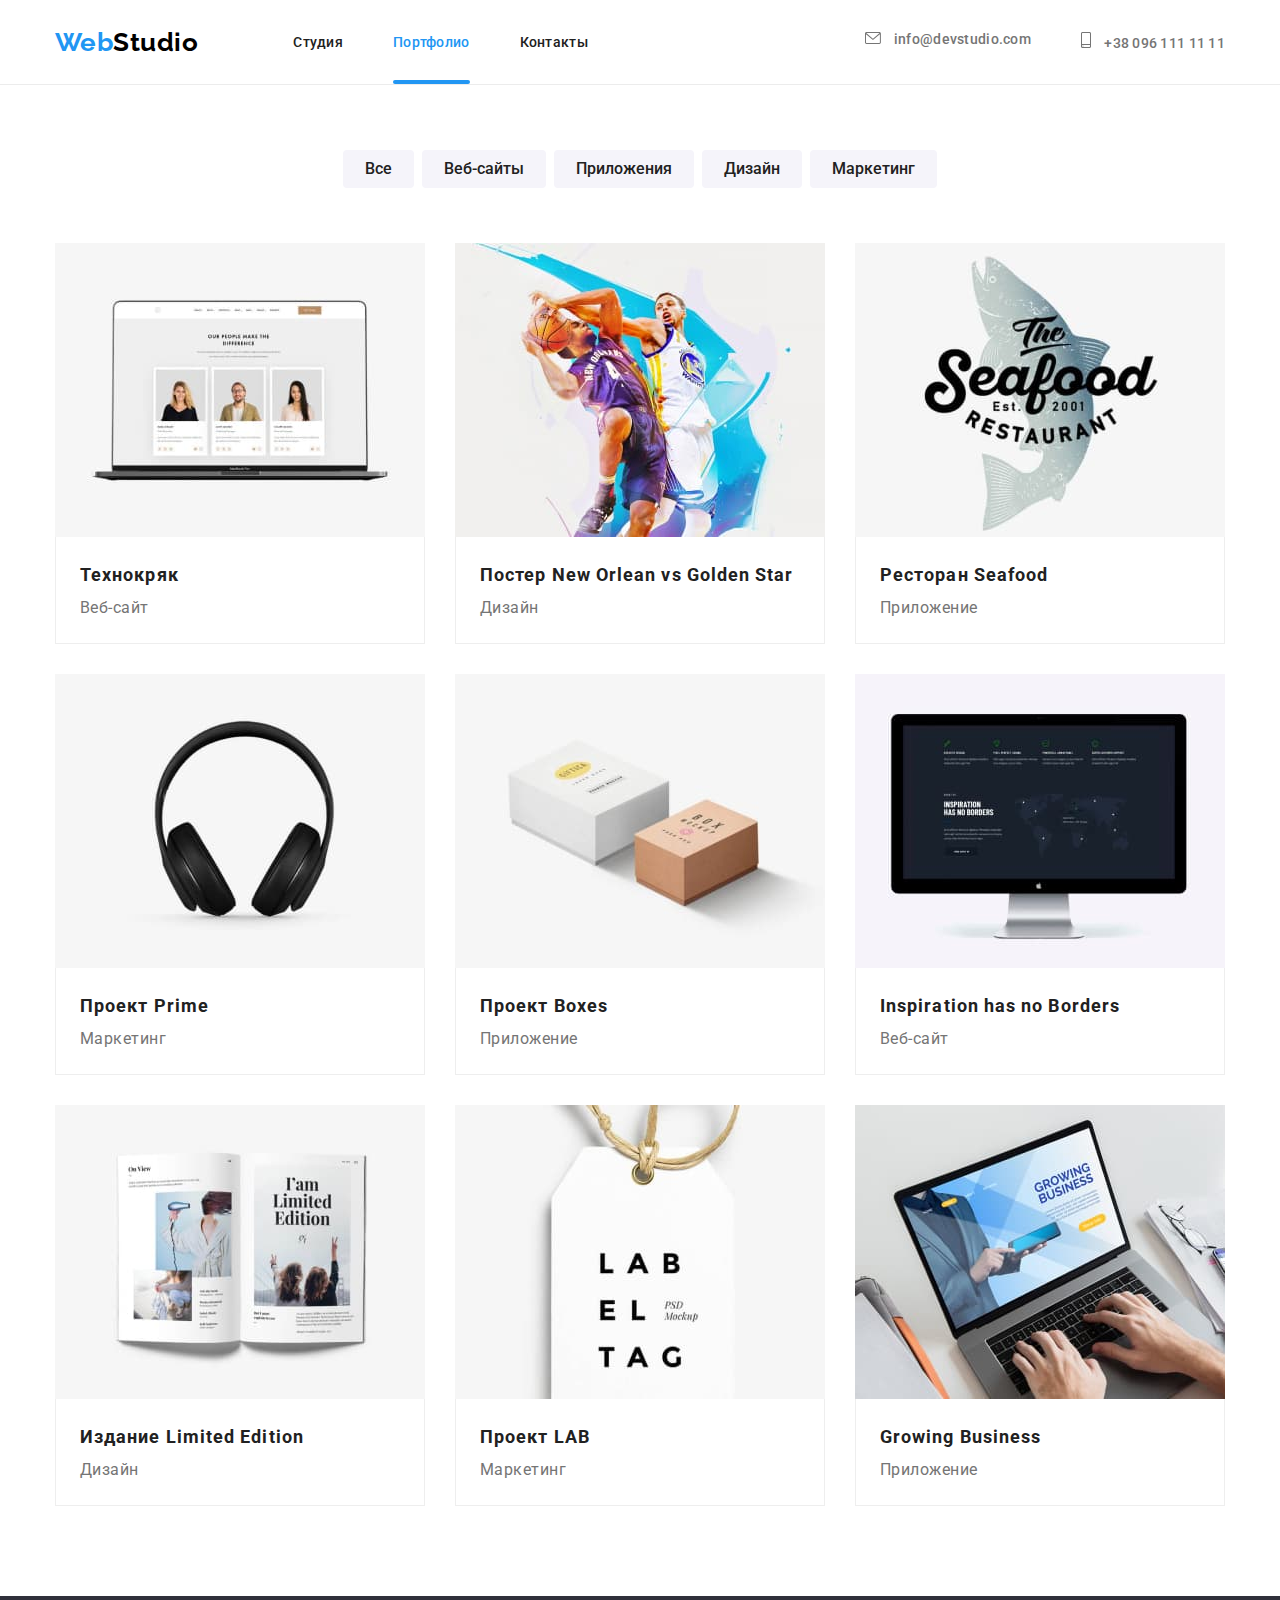
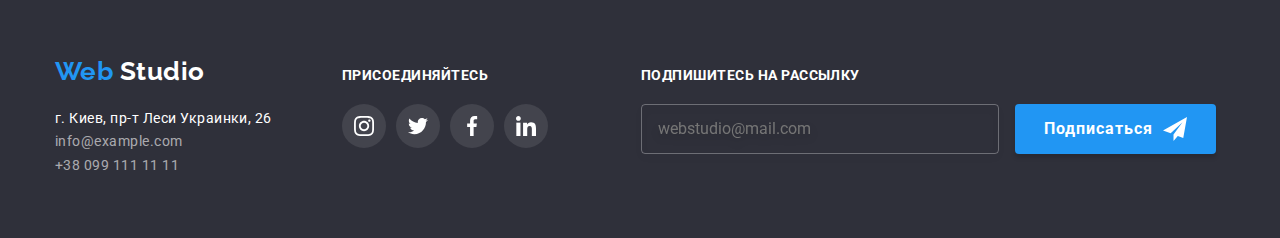
==== portfolio.html @ 588e853b "mobile" ====
<!DOCTYPE html>
<html lang="en">
<head>
    <meta charset="UTF-8">
    <meta http-equiv="X-UA-Compatible" content="IE=edge">
    <meta name="viewport" content="width=device-width, initial-scale=1.0">
    <title>Portfolio</title>
    <link rel="preconnect" href="https://fonts.googleapis.com">
    <link rel="preconnect" href="https://fonts.gstatic.com" crossorigin>
    <link href="https://fonts.googleapis.com/css2?family=Raleway:wght@700&family=Roboto:wght@400;500;700;900&display=swap"
        rel="stylesheet">
      <link rel="stylesheet" href="./css/main.min.css">
</head>
<body>
    <header class="page-header">
      <div class="container navigation">
        <nav class="page-header__nav nav">
          <a href="./index.html" class="logo ">
            <span >Web</span>Studio</a
          >
          <ul class="nav__list">
            <li class="nav__item">
              <a href="./index.html" class="nav__link "
                >Студия</a
              >
            </li>
            <li class="nav__item">
              <a href="./portfolio.html" class="nav__link nav__link--current"
                >Портфолио</a
              >
            </li>
            <li class="nav__item">
              <a href="" class="nav__link">Контакты</a>
            </li>
          </ul>
        </nav>
        <ul class="auth-nav__list">
          <li class="auth-nav__item">
            <a href="mailto:info@devstudio.com" class="auth-nav__link">
              <svg class="auth-nav__icon" width="16" height="12">
                <use href="./images/icon.svg#icon-envelope"></use>
              </svg>
              info@devstudio.com</a
            >
          </li>
          <li class="auth-nav__item">
            <a href="tel:+380961111111" class="auth-nav__link ">
              <svg class="auth-nav__icon" width="10" height="16">
                <use href="./images/icon.svg#icon-smartphone"></use>
              </svg>
              +38 096 111 11 11</a
            >
          </li>
        </ul>
      </div>
    </header>
    <main>
       <section class="projects">
          <div class="container">
            <h1 class="visually-hidden">Примеры наших работ</h1>
            <ul class="projects-button__list ">
                <li class="projects-button__items">
                    <button type="button" class="projects-button ">Все</button>
                </li>
                <li class="projects-button__items">
                    <button type="button" class="projects-button ">Веб-сайты</button>
                </li>
                <li class="projects-button__items">
                    <button type="button" class="projects-button ">Приложения</button>
                </li>
                <li class="projects-button__items">
                    <button type="button" class="projects-button ">Дизайн</button>
                </li>
                <li class="projects-button__items">
                    <button type="button" class="projects-button ">Маркетинг</button>
                </li>
            </ul>
            <ul class="projects__list ">
                <li class="projects__items">
                    <a href="" class=" projects__link ">
                        <div class="projects__overlay">
                            <img src="./images/portfolio1.jpg" alt="ноутбук" width="370" class="projects-image">
                            <div class="projects__description ">
                                <p class="overlay-text">Технокряк это современная площадка распространения коронавируса. Компании используют эту платформу для цифрового
                                шпионажа и атак на защищённые сервера конкурентов.</p>
                            </div>
                        </div>
                        <div class="projects__content">
                            <h2 class="projects__subtitle">Технокряк</h2>
                            <p class="projects__subdescription">Веб-сайт</p>
                        </div>
                    </a>
                </li>
                <li class="projects__items">
                    <a href="" class="projects__link">
                        <div class="projects__overlay">
                            <img src="./images/portfolio2.jpg" alt="игра в баскетбол" width="370" class="projects-image">
                            <div class="projects__description ">
                                <p class="overlay-text">Технокряк это современная площадка распространения коронавируса. Компании используют эту платформу для цифрового
                                шпионажа и атак на защищённые сервера конкурентов.</p>
                            </div>
                        </div>
                        <div class="projects__content">
                            <h2 class="projects__subtitle">Постер New Orlean vs Golden Star</h2>
                            <p class="projects__subdescription ">Дизайн</p>
                        </div>
                    </a>
                    
                </li>
                <li class="projects__items">
                   <a href="" class=" projects__link">
                    <div class="projects__overlay">
                        <img src="./images/portfolio3.jpg" alt="игра в баскетбол" width="370" class="projects-image">
                        <div class="projects__description ">
                            <p class="overlay-text">Технокряк это современная площадка распространения коронавируса. Компании используют эту платформу для цифрового
                            шпионажа и атак на защищённые сервера конкурентов.
                            </p>
                            </div>
                    </div>
                        <div class="projects__content">
                            <h2 class="projects__subtitle">Ресторан Seafood</h2>
                            <p class="projects__subdescription ">Приложение</p>
                        </div>
                   </a>
                    
                </li>
                <li class="projects__items">
                   <a href="" class=" projects__link ">
                    <div class="projects__overlay">
                        <img src="./images/portfolio4.jpg" alt="наушники" width="370" class="projects-image">
                        <div class="projects__description ">
                            <p class="overlay-text">Технокряк это современная площадка распространения коронавируса. Компании используют эту платформу для цифрового
                            шпионажа и атак на защищённые сервера конкурентов.</p>
                        </div>
                    </div>
                        <div class="projects__content">
                            <h2 class="projects__subtitle">Проект Prime</h2>
                            <p class="projects__subdescription ">Маркетинг</p>
                        </div>
                   </a>
                    
                </li>
                <li class="projects__items">
                    <a href="" class=" projects__link ">
                        <div class="projects__overlay">
                            <img src="./images/portfolio5.jpg" alt="Картонная коробка" width="370" class="projects-image">
                            <div class="projects__description ">
                                <p class="overlay-text">Технокряк это современная площадка распространения коронавируса. Компании используют эту платформу для цифрового
                                шпионажа и атак на защищённые сервера конкурентов.</p>
                            </div>
                        </div>
                        <div class="projects__content">
                            <h2 class="projects__subtitle">Проект Boxes</h2>
                            <p class="projects__subdescription ">Приложение</p>
                        </div>
                    </a>
                    
                </li>
                <li class="projects__items">
                    <a href="" class=" projects__link ">
                        <div class="projects__overlay">
                            <img src="./images/portfolio6.jpg" alt="монитор компьютера " width="370" class="projects-image">
                            <div class="projects__description ">
                                <p class="overlay-text">Технокряк это современная площадка распространения коронавируса. Компании используют эту платформу для цифрового
                                шпионажа и атак на защищённые сервера конкурентов.</p>
                            </div>
                        </div>
                        <div class="projects__content">
                            <h2 class="projects__subtitle">Inspiration has no Borders</h2>
                            <p class="projects__subdescription">Веб-сайт</p>
                        </div>
                    </a>
                    
                </li>
                <li class="projects__items">
                   <a href="" class=" projects__link">
                    <div class="projects__overlay">
                        <img src="./images/portfolio7.jpg" alt="книга" width="370" class="projects-image">
                        <div class="projects__description">
                            <p class="overlay-text">Технокряк это современная площадка распространения коронавируса. Компании используют эту платформу для цифрового
                            шпионажа и атак на защищённые сервера конкурентов.</p>
                        </div>
                    </div>
                        <div class="projects__content">
                            <h2 class="projects__subtitle">Издание Limited Edition</h2>
                            <p class="projects__subdescription">Дизайн</p>
                        </div>
                   </a>
                    
                </li>
                <li class="projects__items">
                   <a href="" class=" projects__link ">
                    <div class="projects__overlay">
                        <img src="./images/portfolio8.jpg" alt="Этикетка" width="370" class="projects-image">
                        <div class="projects__description">
                            <p class="overlay-text">
                                Технокряк это современная площадка распространения коронавируса. Компании используют эту платформу для цифрового
                                шпионажа и атак на защищённые сервера конкурентов.
                            </p>
                        </div>
                    </div>
                        <div class="projects__content">
                            <h2 class="projects__subtitle">Проект LAB</h2>
                            <p class="projects__subdescription">Маркетинг</p>
                        </div>
                   </a>
                    
                </li>
                <li class="projects__items">
                   <a href="" class=" projects__link">
                    <div class="projects__overlay">
                        <img src="./images/portfolio9.jpg" alt="ноутбук" width="370" class="projects-image">
                        <div class="projects__description ">
                            <p class="overlay-text">
                                Технокряк это современная площадка распространения коронавируса. Компании используют эту платформу для цифрового
                                шпионажа и атак на защищённые сервера конкурентов.
                            </p>
                        </div>
                    </div>
                        <div class="projects__content">
                            <h2 class="projects__subtitle">Growing Business</h2>
                            <p class="projects__subdescription">Приложение</p>
                        </div>
                   </a>
                </li>
            
            </ul>
          </div>
       </section>
    </main>
    <footer class="page-footer">
      <div class="container footer-box">
        <div>
          <a href="./index.html" class="logo-footer">
            <span >Web</span> Studio</a
          >
          <address class="address">
            <ul class="address__list">
              <li>
                <a
                  class="address__link "
                  href="https://goo.gl/maps/qB4iPWVN4ftwvtJb9"
                  target="_blank"
                  rel="noopener noreferrer"
                >
                  г. Киев, пр-т Леси Украинки, 26
                </a>
              </li>
              <li>
                <a href="mailto:info@example.com" class="address__contact"
                  >info@example.com</a
                >
              </li>
              <li>
                <a href="tel:+380991111111" class="address__contact"
                  >+38 099 111 11 11</a
                >
              </li>
            </ul>
          </address>
        </div>
        <div class="social__navigation">
          <p class="footer__subtitle">присоединяйтесь</p>
          <ul class="footer-social__list ">
            <li class="footer-social__item">
              <a
                href="https://www.instagram.com/"
                class="footer-social__link "
                target="_blank"
                rel="noreferrer noopener"
              >
                <svg class="footer-social__icon" width="20" height="20">
                  <use href="./images/icon.svg#icon-instagram"></use>
                </svg>
              </a>
            </li>
            <li class="footer-social__item">
              <a
                href="https://twitter.com/"
                class="footer-social__link "
                target="_blank"
                rel="noreferrer noopener"
              >
                <svg class="footer-social__icon" width="20" height="20">
                  <use href="./images/icon.svg#icon-twitter"></use>
                </svg>
              </a>
            </li>
            <li class="footer-social__item">
              <a
                href="https://www.facebook.com/"
                class="footer-social__link "
                target="_blank"
                rel="noreferrer noopener"
              >
                <svg class="footer-social__icon" width="20" height="20">
                  <use href="./images/icon.svg#icon-facebook"></use>
                </svg>
              </a>
            </li>
            <li class="footer-social__item">
              <a
                href="https://www.linkedin.com/"
                class="footer-social__link "
                target="_blank"
                rel="noreferrer noopener"
              >
                <svg class="footer-social__icon" width="20" height="20">
                  <use href="./images/icon.svg#icon-linkedin"></use>
                </svg>
              </a>
            </li>
          </ul>
        </div>

        <form class="js-newsletter__form">
          <p class="footer-submit__text">Подпишитесь на рассылку</p>
          <div class="footer-form">
           
            <input
              type="email"
              name="newsletter"
              id="newsletter"
              placeholder="webstudio@mail.com"
              class="footer-input"
            />
            <button type="submit" class="foter__button">
              Подписаться
              <svg width="24" height="24" class="icon-send">
                <use href="./images/icon.svg#icon-send"></use>
              </svg>
            </button>
          </div>
        </form>
      </div>
    </footer>
</body>
</html>
---- css/main.min.css ----
/*! modern-normalize v1.1.0 | MIT License | https://github.com/sindresorhus/modern-normalize */*,::before,::after{-webkit-box-sizing:border-box;box-sizing:border-box}html{-moz-tab-size:4;-o-tab-size:4;tab-size:4}html{line-height:1.15;-webkit-text-size-adjust:100%}body{margin:0}body{font-family:system-ui,-apple-system,"Segoe UI",Roboto,Helvetica,Arial,sans-serif,"Apple Color Emoji","Segoe UI Emoji"}hr{height:0;color:inherit}abbr[title]{-webkit-text-decoration:underline dotted;text-decoration:underline dotted}b,strong{font-weight:bolder}code,kbd,samp,pre{font-family:ui-monospace, SFMono-Regular, Consolas, 'Liberation Mono', Menlo, monospace;font-size:1em}small{font-size:80%}sub,sup{font-size:75%;line-height:0;position:relative;vertical-align:baseline}sub{bottom:-0.25em}sup{top:-0.5em}table{text-indent:0;border-color:inherit}button,input,optgroup,select,textarea{font-family:inherit;font-size:100%;line-height:1.15;margin:0}button,select{text-transform:none}button,[type='button'],[type='reset'],[type='submit']{cursor:pointer;text-align:center;border:none;-webkit-appearance:button}::-moz-focus-inner{border-style:none;padding:0}:-moz-focusring{outline:1px dotted ButtonText}:-moz-ui-invalid{box-shadow:none}legend{padding:0}progress{vertical-align:baseline}::-webkit-inner-spin-button,::-webkit-outer-spin-button{height:auto}[type='search']{-webkit-appearance:textfield;outline-offset:-2px}::-webkit-search-decoration{-webkit-appearance:none}::-webkit-file-upload-button{-webkit-appearance:button;font:inherit}summary{display:list-item}h1,h2,h3,h4,p{padding:0;margin:0}ul,ol{list-style:none;margin:0;padding:0}a{text-decoration:none}.container{width:1200px;padding-left:15px;padding-right:15px;margin:auto}.visually-hidden{position:absolute;width:1px;height:1px;margin:-1px;padding:0;overflow:hidden;border:0;clip:rect(0 0 0 0)}body{font-family:'Roboto', sans-serif;color:#757575;letter-spacing:0.03em}.page-header{width:100%;border-bottom:1px solid #ececec}.navigation{display:-webkit-box;display:-ms-flexbox;display:flex;-webkit-box-align:center;-ms-flex-align:center;align-items:center}.nav{display:-webkit-box;display:-ms-flexbox;display:flex;-webkit-box-align:center;-ms-flex-align:center;align-items:center}.logo{font-family:'Raleway', sans-serif;font-style:normal;font-weight:700;font-size:26px;line-height:1.19;color:#000000}.logo span{color:#2196f3}.nav__list{display:-webkit-box;display:-ms-flexbox;display:flex;margin-left:95px}.nav__item{padding-top:32px;padding-bottom:32px}.nav__item:not(:last-child){margin-right:50px}.nav__link{font-weight:500;font-size:14px;line-height:1.14;letter-spacing:0.02em;color:#212121;padding-top:32px;padding-bottom:32px;position:relative;-webkit-transition:color 250ms cubic-bezier(0.4, 0, 0.2, 1);transition:color 250ms cubic-bezier(0.4, 0, 0.2, 1)}.nav__link:hover,.nav__link:focus{color:#2196f3}.nav__link--current{color:#2196f3}.nav__link--current::after{position:absolute;display:block;content:'';width:100%;height:4px;border-radius:2px;bottom:-2px;background-color:#2196f3}.auth-nav__list{display:-webkit-box;display:-ms-flexbox;display:flex;margin-left:auto}.auth-nav__item:not(:last-child){margin-right:50px}.auth-nav__link{font-weight:500;font-size:14px;line-height:1.14;letter-spacing:0.02em;color:currentColor;padding-top:32px;padding-bottom:32px;display:block;fill:currentColor;-webkit-transition:color 250ms cubic-bezier(0.4, 0, 0.2, 1);transition:color 250ms cubic-bezier(0.4, 0, 0.2, 1)}.auth-nav__link:hover,.auth-nav__link:focus{color:#2196f3;fill:currentColor}.auth-nav__icon{margin-right:10px}.auth-nav__icon::before{display:-webkit-box;display:-ms-flexbox;display:flex;-webkit-box-align:center;-ms-flex-align:center;align-items:center}.hero{background-color:#2f303a;text-align:center;padding-top:200px;padding-bottom:200px;max-width:1600px;height:600px;margin-left:auto;margin-right:auto;background-image:-webkit-gradient(linear, left top, right top, from(rgba(47,48,58,0.4)), to(rgba(47,48,58,0.4))),url(../images/background.jpg);background-image:linear-gradient(to right, rgba(47,48,58,0.4), rgba(47,48,58,0.4)),url(../images/background.jpg);background-size:cover;background-position:center}.hero__title{font-weight:900;font-size:44px;line-height:1.36;letter-spacing:0.06em;color:#fff;text-transform:uppercase;margin-top:0px;margin-bottom:30px}.hero__button{font-weight:700;font-size:16px;line-height:1.87;background-color:#2196f3;color:#fff;letter-spacing:0.06em;border-radius:4px;-webkit-box-align:center;-ms-flex-align:center;align-items:center;min-width:200px;padding:10px 32px}.features{padding-top:94px}.features__list{display:-webkit-box;display:-ms-flexbox;display:flex}.features__items{width:calc((100% - 90px) / 4)}.features__items:not(:last-child){margin-right:30px}.features__items::before{display:block;content:'';background-color:#f5f4fa;height:120px;margin-bottom:30px;background-size:auto;background-repeat:no-repeat;background-position:center}.icon-antenna::before{background-image:url(../images/antenna.svg)}.icon-clock::before{background-image:url(../images/clock.svg)}.icon-diagram::before{background-image:url(../images/diagram.svg)}.icon-astronaut::before{background-image:url(../images/astronaut.svg)}.features__subtitle{font-weight:700;font-size:14px;line-height:1.14;text-transform:uppercase;color:#212121;margin-top:0px;margin-bottom:10px}.features__description{font-size:14px;line-height:1.71}.work{padding-top:94px;padding-bottom:94px}.work__title{font-weight:700;font-size:36px;line-height:1.16;text-align:center;color:#212121;margin-bottom:50px}.work__list{display:-webkit-box;display:-ms-flexbox;display:flex}.work__item{width:calc((100% - 60px) / 3);position:relative}.work__item:not(:last-child){margin-right:30px}.work__image{display:block}.work__description{width:100%;position:absolute;bottom:0;left:0;padding:27px 0px;font-weight:bold;font-size:14px;line-height:1.14;text-align:center;text-transform:uppercase;color:#fff;background-color:rgba(47,48,58,0.8)}.team{padding-top:94px;padding-bottom:94px;background-color:#f5f4fa}.team__title{font-weight:700;font-size:36px;line-height:1.16;text-align:center;color:#212121;margin-bottom:50px}.team__list{display:-webkit-box;display:-ms-flexbox;display:flex}.team__items{width:270px;background-color:#fff;text-align:center;-webkit-box-shadow:0px 1px 3px rgba(0,0,0,0.12),0px 1px 1px rgba(0,0,0,0.14),0px 2px 1px rgba(0,0,0,0.2);box-shadow:0px 1px 3px rgba(0,0,0,0.12),0px 1px 1px rgba(0,0,0,0.14),0px 2px 1px rgba(0,0,0,0.2)}.team__items:not(:last-child){margin-right:30px}.team__image{display:block}.team__icon{padding-top:30px;padding-bottom:30px}.team__name{margin-bottom:10px;font-weight:500;font-size:16px;line-height:1.18;color:#212121}.team__text{font-size:16px;line-height:1.18;margin-bottom:14px}.social__list{display:-webkit-box;display:-ms-flexbox;display:flex;-webkit-box-pack:center;-ms-flex-pack:center;justify-content:center}.social__item:not(:last-child){margin-right:10px}.social__link{padding:12px;display:inline-block;width:44px;height:44px;border-radius:50%;fill:#afb1b8;-webkit-transition:background-color 250ms cubic-bezier(0.4, 0, 0.2, 1),fill 250ms cubic-bezier(0.4, 0, 0.2, 1);transition:background-color 250ms cubic-bezier(0.4, 0, 0.2, 1),fill 250ms cubic-bezier(0.4, 0, 0.2, 1)}.social__link:hover,.social__linkfocus{background-color:#2196f3;fill:#ffffff}.clients{padding-top:94px;padding-bottom:94px}.clients__title{font-weight:700;font-size:36px;line-height:1.16;text-align:center;color:#212121;margin-bottom:50px}.clients__list{display:-webkit-box;display:-ms-flexbox;display:flex;-webkit-box-pack:center;-ms-flex-pack:center;justify-content:center}.clients__item:not(:last-child){margin-right:30px}.clients__link{display:inline-block;width:170px;height:92px;border:1px solid #afb1b8;border-radius:4px;padding:16px 32px;fill:#afb1b8;-webkit-transition:background-color 250ms cubic-bezier(0.4, 0, 0.2, 1),fill 250ms cubic-bezier(0.4, 0, 0.2, 1);transition:background-color 250ms cubic-bezier(0.4, 0, 0.2, 1),fill 250ms cubic-bezier(0.4, 0, 0.2, 1)}.clients__link:hover,.clients__link:focus{border:1px solid #2196f3;fill:#2196f3}.page-footer{padding-top:60px;padding-bottom:60px;background-color:#2f303a}.footer-box{display:-webkit-box;display:-ms-flexbox;display:flex;-webkit-box-align:baseline;-ms-flex-align:baseline;align-items:baseline}.logo-footer{font-family:'Raleway', sans-serif;font-style:normal;font-weight:700;font-size:26px;line-height:1.19;color:#fff}.logo-footer span{color:#2196f3}.address{font-style:normal;margin-top:20px}.address__list .address__link{font-size:14px;line-height:1.71;color:#fff;margin-bottom:9px;-webkit-transition:color 250ms cubic-bezier(0.4, 0, 0.2, 1);transition:color 250ms cubic-bezier(0.4, 0, 0.2, 1)}.address__list .address__link:hover,.address__list .address__linkfocus{color:#2196f3}.address__contact{font-size:14px;line-height:1.71;color:rgba(255,255,255,0.6);-webkit-transition:color 250ms cubic-bezier(0.4, 0, 0.2, 1);transition:color 250ms cubic-bezier(0.4, 0, 0.2, 1)}.address__contact:hover,.address__contactfocus{color:#2196f3}.social__navigation{margin-left:70px;margin-right:93px}.footer__subtitle{font-style:normal;font-weight:700;font-size:14px;line-height:1.14;text-transform:uppercase;color:#ffffff;margin-bottom:20px}.footer-social__list{display:-webkit-box;display:-ms-flexbox;display:flex}.footer-social__item:not(:last-child){margin-right:10px}.footer-social__link{display:inline-block;width:44px;height:44px;border-radius:50%;background-color:#43444d;padding:12px;fill:#fff;-webkit-transition:background-color 250ms cubic-bezier(0.4, 0, 0.2, 1),fill 250ms cubic-bezier(0.4, 0, 0.2, 1);transition:background-color 250ms cubic-bezier(0.4, 0, 0.2, 1),fill 250ms cubic-bezier(0.4, 0, 0.2, 1)}.footer-social__link:hover,.footer-social__link:focus{background-color:#2196f3}.js-newsletter__form{-webkit-box-align:center;-ms-flex-align:center;align-items:center;margin:0;padding:0}.footer-submit__text{font-weight:700;font-size:14px;line-height:1.14;text-transform:uppercase;margin-bottom:20px;color:#fff}.footer-input{background-color:transparent;padding-left:16px;padding-top:15px;padding-bottom:15px;margin-right:12px;width:358px;height:50px;border:1px solid rgba(255,255,255,0.3);-webkit-filter:drop-shadow(0px 4px 4px rgba(0,0,0,0.15));filter:drop-shadow(0px 4px 4px rgba(0,0,0,0.15));border-radius:4px;-webkit-transition:color 250ms cubic-bezier(0.4, 0, 0.2, 1);transition:color 250ms cubic-bezier(0.4, 0, 0.2, 1)}.footer-input:focus,.footer-input:hover{outline:1px solid #fff}.foter__button{display:-webkit-inline-box;display:-ms-inline-flexbox;display:inline-flex;-webkit-box-align:center;-ms-flex-align:center;align-items:center;-webkit-box-pack:center;-ms-flex-pack:center;justify-content:center;font-weight:700;font-size:16px;line-height:1.87;padding:10px 29px;min-height:50px;min-width:200px;letter-spacing:0.06em;border-radius:4px;background-color:#2196f3;color:#fff;-webkit-box-shadow:0px 4px 4px rgba(0,0,0,0.15);box-shadow:0px 4px 4px rgba(0,0,0,0.15)}.icon-send{fill:#fff;margin-left:10px}.projects{padding-top:65px;padding-bottom:90px}.projects-button__list{display:-webkit-box;display:-ms-flexbox;display:flex;-webkit-box-pack:center;-ms-flex-pack:center;justify-content:center;padding-bottom:50px}.projects-button__items:not(:last-child){margin-right:8px}.projects-button{margin-bottom:5px;padding:6px 22px;background-color:#f5f4fa;font-weight:500;font-size:16px;line-height:1.62;color:#212121;border-radius:4px;-webkit-transition:background-color 250ms cubic-bezier(0.4, 0, 0.2, 1),color 250ms cubic-bezier(0.4, 0, 0.2, 1),-webkit-box-shadow 250ms cubic-bezier(0.4, 0, 0.2, 1);transition:background-color 250ms cubic-bezier(0.4, 0, 0.2, 1),color 250ms cubic-bezier(0.4, 0, 0.2, 1),-webkit-box-shadow 250ms cubic-bezier(0.4, 0, 0.2, 1);transition:background-color 250ms cubic-bezier(0.4, 0, 0.2, 1),color 250ms cubic-bezier(0.4, 0, 0.2, 1),box-shadow 250ms cubic-bezier(0.4, 0, 0.2, 1);transition:background-color 250ms cubic-bezier(0.4, 0, 0.2, 1),color 250ms cubic-bezier(0.4, 0, 0.2, 1),box-shadow 250ms cubic-bezier(0.4, 0, 0.2, 1),-webkit-box-shadow 250ms cubic-bezier(0.4, 0, 0.2, 1)}.projects-button:hover,.projects-button:focus{background-color:#2196f3;color:#fff;-webkit-box-shadow:0px 3px 1px rgba(0,0,0,0.1),0px 1px 2px rgba(0,0,0,0.08),0px 2px 2px rgba(0,0,0,0.12);box-shadow:0px 3px 1px rgba(0,0,0,0.1),0px 1px 2px rgba(0,0,0,0.08),0px 2px 2px rgba(0,0,0,0.12)}.projects__list{display:-webkit-box;display:-ms-flexbox;display:flex;-ms-flex-wrap:wrap;flex-wrap:wrap}.projects__items{width:calc((100% - 60px) / 3);margin-right:30px;margin-bottom:30px;-webkit-transition:-webkit-box-shadow 250ms cubic-bezier(0.4, 0, 0.2, 1);transition:-webkit-box-shadow 250ms cubic-bezier(0.4, 0, 0.2, 1);transition:box-shadow 250ms cubic-bezier(0.4, 0, 0.2, 1);transition:box-shadow 250ms cubic-bezier(0.4, 0, 0.2, 1), -webkit-box-shadow 250ms cubic-bezier(0.4, 0, 0.2, 1)}.projects__items:nth-child(3n){margin-right:0}.projects__items:nth-last-child(-n+3){margin-bottom:0}.projects__link{display:block}.projects__link:hover,.projects__link:focus{-webkit-box-shadow:0px 1px 1px rgba(0,0,0,0.12),0px 4px 4px rgba(0,0,0,0.06),1px 4px 6px rgba(0,0,0,0.16);box-shadow:0px 1px 1px rgba(0,0,0,0.12),0px 4px 4px rgba(0,0,0,0.06),1px 4px 6px rgba(0,0,0,0.16)}.projects__overlay{position:relative;overflow:hidden}.projects-image{display:block}.projects__description{position:absolute;display:inline-block;content:'';width:100%;height:100%;top:0;left:0;background-color:rgba(33,150,243,0.9);-webkit-transform:translateY(101%);transform:translateY(101%);-webkit-transition:-webkit-transform 250ms cubic-bezier(0.4, 0, 0.2, 1);transition:-webkit-transform 250ms cubic-bezier(0.4, 0, 0.2, 1);transition:transform 250ms cubic-bezier(0.4, 0, 0.2, 1);transition:transform 250ms cubic-bezier(0.4, 0, 0.2, 1), -webkit-transform 250ms cubic-bezier(0.4, 0, 0.2, 1)}.projects__items:hover .projects__description{-webkit-transform:translateY(0);transform:translateY(0)}.overlay-text{position:absolute;top:0;left:0;padding:63px 24px;font-size:18px;line-height:1.56;color:#ffffff}.projects__content{padding-top:20px;padding-bottom:20px;padding-left:24px;border-left:1px solid #eeeeee;border-bottom:1px solid #eeeeee;border-right:1px solid #eeeeee}.projects__subtitle{font-weight:700;font-size:18px;line-height:2;letter-spacing:0.06em;color:#212121}.projects__subdescription{font-size:16px;line-height:1.87;color:#757575}.backdrop{position:fixed;top:0;left:0;width:100%;height:100%;background:rgba(0,0,0,0.2);opacity:1;-webkit-transition:opacity 250ms cubic-bezier(0.4, 0, 0.2, 1),visibility 250ms cubic-bezier(0.4, 0, 0.2, 1);transition:opacity 250ms cubic-bezier(0.4, 0, 0.2, 1),visibility 250ms cubic-bezier(0.4, 0, 0.2, 1)}.backdrop.is-hidden{opacity:0;pointer-events:none;visibility:hidden}.modal{position:absolute;top:50%;left:50%;-webkit-transform:translate(-50%, -50%) scale(1);transform:translate(-50%, -50%) scale(1);width:528px;height:581px;background-color:#ffffff;-webkit-transition:opacity color 250ms cubic-bezier(0.4, 0, 0.2, 1),-webkit-transform color 250ms cubic-bezier(0.4, 0, 0.2, 1);transition:opacity color 250ms cubic-bezier(0.4, 0, 0.2, 1),-webkit-transform color 250ms cubic-bezier(0.4, 0, 0.2, 1);transition:transform color 250ms cubic-bezier(0.4, 0, 0.2, 1),opacity color 250ms cubic-bezier(0.4, 0, 0.2, 1);transition:transform color 250ms cubic-bezier(0.4, 0, 0.2, 1),opacity color 250ms cubic-bezier(0.4, 0, 0.2, 1),-webkit-transform color 250ms cubic-bezier(0.4, 0, 0.2, 1);opacity:1}.backdrop.is-hidden .modal{-webkit-transform:translate(-50%, -50%) scale(0.9);transform:translate(-50%, -50%) scale(0.9);opacity:0}.close-modal{position:absolute;display:-webkit-box;display:-ms-flexbox;display:flex;-webkit-box-align:center;-ms-flex-align:center;align-items:center;-webkit-box-pack:center;-ms-flex-pack:center;justify-content:center;right:8px;top:8px;width:30px;height:30px;border-radius:50%;border:1px solid rgba(0,0,0,0.1);background:#ffffff;-webkit-transition:background-color 250ms cubic-bezier(0.4, 0, 0.2, 1),color 250ms cubic-bezier(0.4, 0, 0.2, 1);transition:background-color 250ms cubic-bezier(0.4, 0, 0.2, 1),color 250ms cubic-bezier(0.4, 0, 0.2, 1)}.close-modal:hover,.close-modal:focus{background-color:#2196f3;fill:#fff}.modal-container{padding:40px}.modal-title{font-weight:700;font-size:20px;line-height:1.15;text-align:center;letter-spacing:0.03em;color:#212121;margin-bottom:12px}.form{width:448px}.form-field{position:relative;border-radius:4px;margin-bottom:10px}.form-field:last-of-type{margin-bottom:20px}.form-label{font-size:12px;margin-bottom:4px;letter-spacing:0.01em;color:#757575}.form-input{display:block;margin:0;padding:0;padding-left:42px;border:1px solid rgba(33,33,33,0.2);border-radius:4px;outline:none;width:448px;height:40px;font-size:12px;line-height:1.16;letter-spacing:0.01em;-webkit-transition:color 250ms cubic-bezier(0.4, 0, 0.2, 1);transition:color 250ms cubic-bezier(0.4, 0, 0.2, 1)}.icon-form{position:absolute;top:50%;left:12px;-webkit-transition:fill 250ms cubic-bezier(0.4, 0, 0.2, 1);transition:fill 250ms cubic-bezier(0.4, 0, 0.2, 1)}.form-input:focus ~ .icon-form{fill:#2196f3}.form-textarea:focus,.form-input:focus{border-color:#2196f3;fill:#2196f3}.comment-label{display:-webkit-box;display:-ms-flexbox;display:flex;-webkit-box-orient:vertical;-webkit-box-direction:reverse;-ms-flex-direction:column-reverse;flex-direction:column-reverse;font-size:12px;line-height:1.17;letter-spacing:0.01em;color:var(--primary-text-color);margin-bottom:4px}.form-textarea{height:120px;width:448px;outline:none;border:1px solid rgba(33,33,33,0.2);padding:12px 16px;resize:none;-webkit-transition:color 250ms cubic-bezier(0.4, 0, 0.2, 1);transition:color 250ms cubic-bezier(0.4, 0, 0.2, 1)}.checkbox-label{display:-webkit-box;display:-ms-flexbox;display:flex;-webkit-box-align:center;-ms-flex-align:center;align-items:center;-webkit-box-pack:center;-ms-flex-pack:center;justify-content:center;margin-bottom:30px;font-weight:400;font-size:14px;-webkit-user-select:none;-moz-user-select:none;-ms-user-select:none;user-select:none;line-height:1.71;cursor:pointer;color:var(--primary-text-color)}.checkbox{position:absolute;-webkit-appearance:none;-moz-appearance:none;appearance:none}.checkbox__icon{display:-webkit-box;display:-ms-flexbox;display:flex;-webkit-box-align:center;-ms-flex-align:center;align-items:center;width:16px;height:15px;border:2px solid #000000;margin-right:8px;border-radius:2px;background-color:transparent;-webkit-transition:background-color 250ms cubic-bezier(0.4, 0, 0.2, 1);transition:background-color 250ms cubic-bezier(0.4, 0, 0.2, 1)}.icon{fill:transparent;-webkit-transition:fill 250ms cubic-bezier(0.4, 0, 0.2, 1);transition:fill 250ms cubic-bezier(0.4, 0, 0.2, 1)}.checkbox:checked ~ .checkbox__icon{background-color:#2196f3;border-color:#2196f3;fill:#fff}.checkbox:focus ~ .checkbox__icon,.checkbox:hover ~ .checkbox__icon{border-color:#2196f3}.checkbox__link{text-decoration:underline;color:#2196f3}.modal__button{display:block;margin:0 auto;font-weight:700;font-size:16px;line-height:1.87;padding:10px 55px;border-radius:4px;letter-spacing:0.06em;background-color:#2196f3;color:#fff;-webkit-box-shadow:0px 4px 4px rgba(0,0,0,0.15);box-shadow:0px 4px 4px rgba(0,0,0,0.15)}
/*# sourceMappingURL=main.min.css.map */
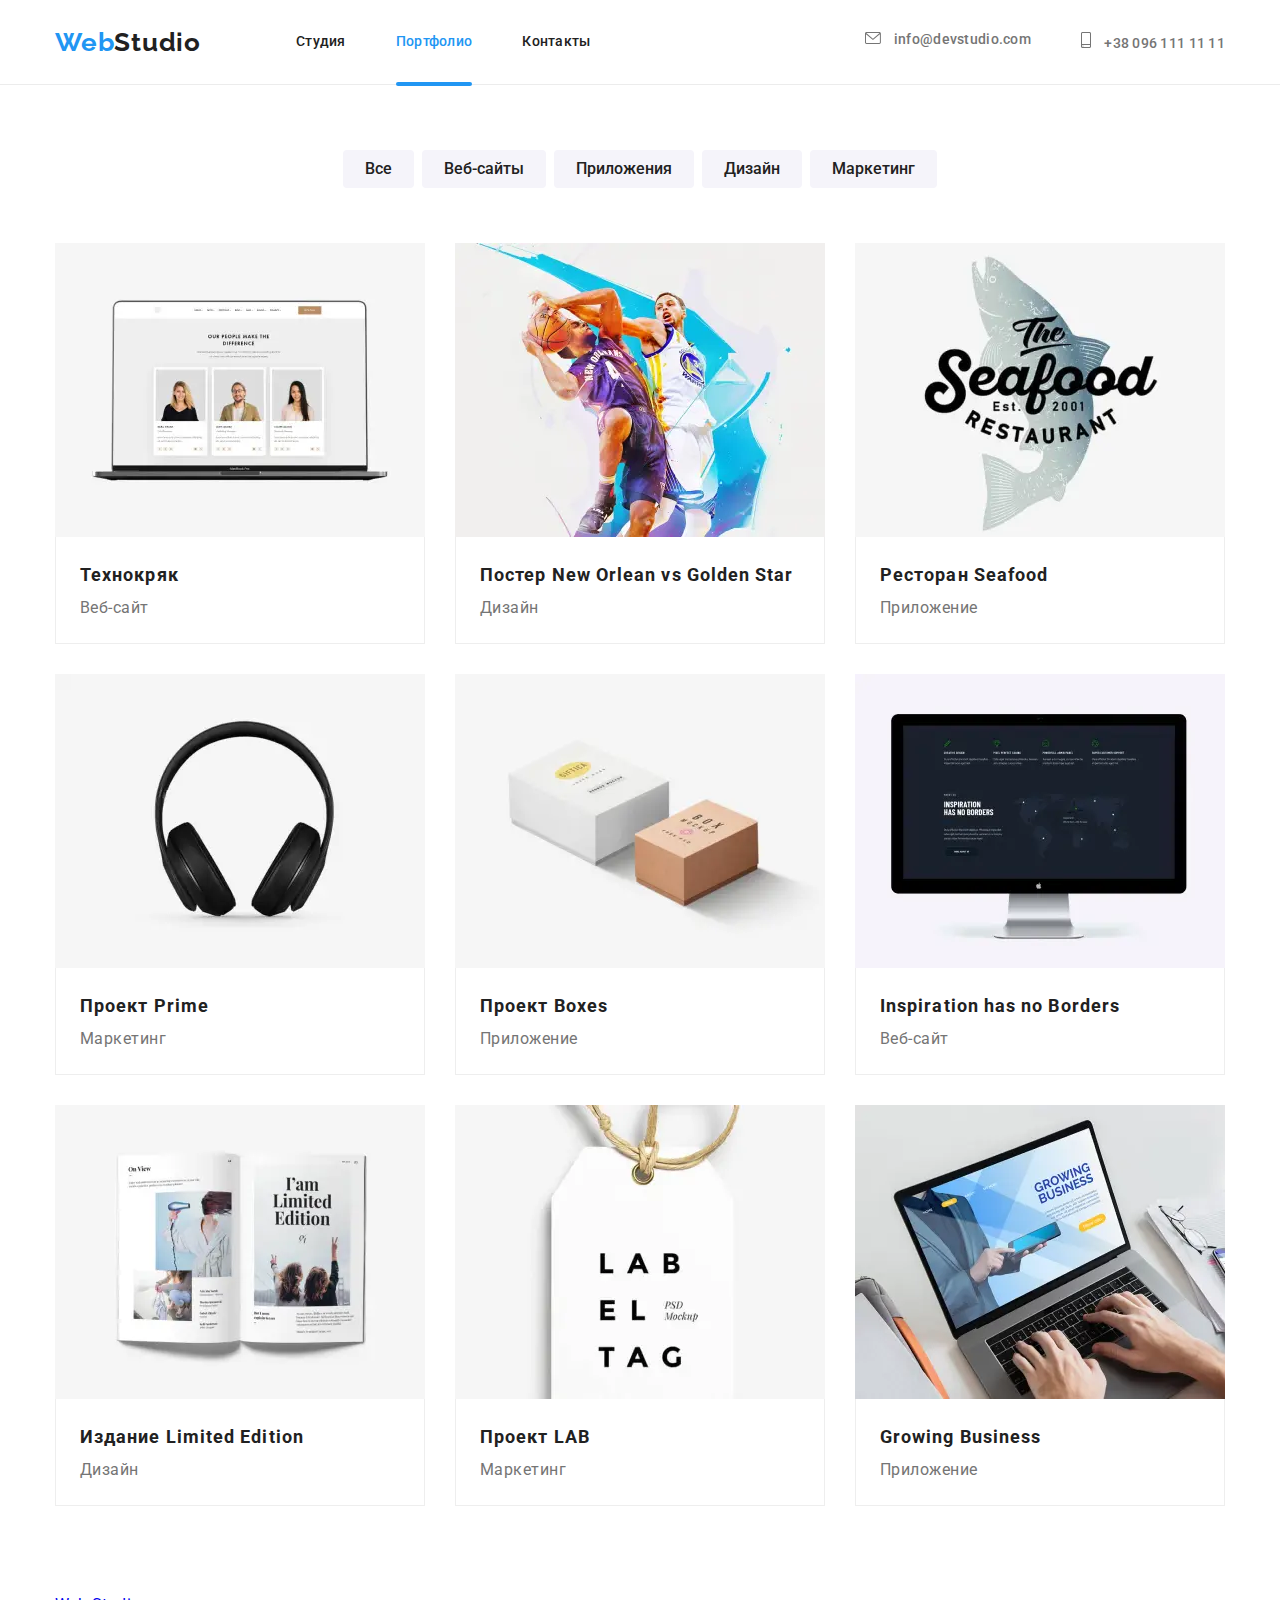
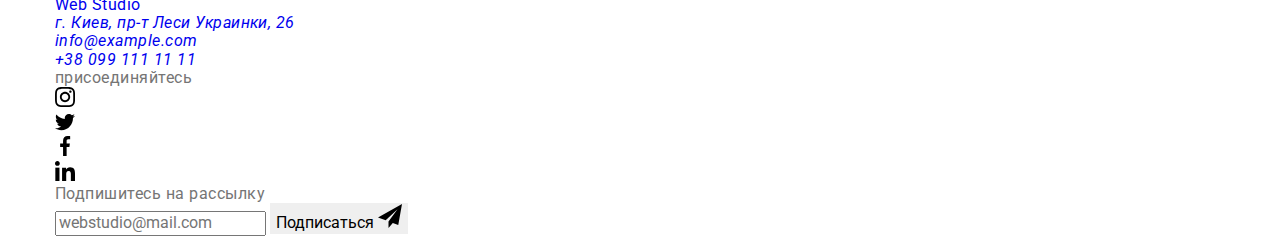
==== commit a4fe7972: "portfolio" ====
--- a/portfolio.html
+++ b/portfolio.html
@@ -1,28 +1,26 @@
 <!DOCTYPE html>
 <html lang="en">
-<head>
-    <meta charset="UTF-8">
-    <meta http-equiv="X-UA-Compatible" content="IE=edge">
-    <meta name="viewport" content="width=device-width, initial-scale=1.0">
+  <head>
+    <meta charset="UTF-8" />
+    <meta http-equiv="X-UA-Compatible" content="IE=edge" />
+    <meta name="viewport" content="width=device-width, initial-scale=1.0" />
     <title>Portfolio</title>
-    <link rel="preconnect" href="https://fonts.googleapis.com">
-    <link rel="preconnect" href="https://fonts.gstatic.com" crossorigin>
-    <link href="https://fonts.googleapis.com/css2?family=Raleway:wght@700&family=Roboto:wght@400;500;700;900&display=swap"
-        rel="stylesheet">
-      <link rel="stylesheet" href="./css/main.min.css">
-</head>
-<body>
+    <link rel="preconnect" href="https://fonts.googleapis.com" />
+    <link rel="preconnect" href="https://fonts.gstatic.com" crossorigin />
+    <link
+      href="https://fonts.googleapis.com/css2?family=Raleway:wght@700&family=Roboto:wght@400;500;700;900&display=swap"
+      rel="stylesheet"
+    />
+    <link rel="stylesheet" href="./css/main.min.css" />
+  </head>
+  <body>
     <header class="page-header">
       <div class="container navigation">
         <nav class="page-header__nav nav">
-          <a href="./index.html" class="logo ">
-            <span >Web</span>Studio</a
-          >
+          <a href="./index.html" class="logo"> <span>Web</span>Studio</a>
           <ul class="nav__list">
             <li class="nav__item">
-              <a href="./index.html" class="nav__link "
-                >Студия</a
-              >
+              <a href="./index.html" class="nav__link">Студия</a>
             </li>
             <li class="nav__item">
               <a href="./portfolio.html" class="nav__link nav__link--current"
@@ -44,7 +42,7 @@
             >
           </li>
           <li class="auth-nav__item">
-            <a href="tel:+380961111111" class="auth-nav__link ">
+            <a href="tel:+380961111111" class="auth-nav__link">
               <svg class="auth-nav__icon" width="10" height="16">
                 <use href="./images/icon.svg#icon-smartphone"></use>
               </svg>
@@ -55,190 +53,719 @@
       </div>
     </header>
     <main>
-       <section class="projects">
-          <div class="container">
-            <h1 class="visually-hidden">Примеры наших работ</h1>
-            <ul class="projects-button__list ">
-                <li class="projects-button__items">
-                    <button type="button" class="projects-button ">Все</button>
-                </li>
-                <li class="projects-button__items">
-                    <button type="button" class="projects-button ">Веб-сайты</button>
-                </li>
-                <li class="projects-button__items">
-                    <button type="button" class="projects-button ">Приложения</button>
-                </li>
-                <li class="projects-button__items">
-                    <button type="button" class="projects-button ">Дизайн</button>
-                </li>
-                <li class="projects-button__items">
-                    <button type="button" class="projects-button ">Маркетинг</button>
-                </li>
-            </ul>
-            <ul class="projects__list ">
-                <li class="projects__items">
-                    <a href="" class=" projects__link ">
-                        <div class="projects__overlay">
-                            <img src="./images/portfolio1.jpg" alt="ноутбук" width="370" class="projects-image">
-                            <div class="projects__description ">
-                                <p class="overlay-text">Технокряк это современная площадка распространения коронавируса. Компании используют эту платформу для цифрового
-                                шпионажа и атак на защищённые сервера конкурентов.</p>
-                            </div>
-                        </div>
-                        <div class="projects__content">
-                            <h2 class="projects__subtitle">Технокряк</h2>
-                            <p class="projects__subdescription">Веб-сайт</p>
-                        </div>
-                    </a>
-                </li>
-                <li class="projects__items">
-                    <a href="" class="projects__link">
-                        <div class="projects__overlay">
-                            <img src="./images/portfolio2.jpg" alt="игра в баскетбол" width="370" class="projects-image">
-                            <div class="projects__description ">
-                                <p class="overlay-text">Технокряк это современная площадка распространения коронавируса. Компании используют эту платформу для цифрового
-                                шпионажа и атак на защищённые сервера конкурентов.</p>
-                            </div>
-                        </div>
-                        <div class="projects__content">
-                            <h2 class="projects__subtitle">Постер New Orlean vs Golden Star</h2>
-                            <p class="projects__subdescription ">Дизайн</p>
-                        </div>
-                    </a>
-                    
-                </li>
-                <li class="projects__items">
-                   <a href="" class=" projects__link">
-                    <div class="projects__overlay">
-                        <img src="./images/portfolio3.jpg" alt="игра в баскетбол" width="370" class="projects-image">
-                        <div class="projects__description ">
-                            <p class="overlay-text">Технокряк это современная площадка распространения коронавируса. Компании используют эту платформу для цифрового
-                            шпионажа и атак на защищённые сервера конкурентов.
-                            </p>
-                            </div>
-                    </div>
-                        <div class="projects__content">
-                            <h2 class="projects__subtitle">Ресторан Seafood</h2>
-                            <p class="projects__subdescription ">Приложение</p>
-                        </div>
-                   </a>
-                    
-                </li>
-                <li class="projects__items">
-                   <a href="" class=" projects__link ">
-                    <div class="projects__overlay">
-                        <img src="./images/portfolio4.jpg" alt="наушники" width="370" class="projects-image">
-                        <div class="projects__description ">
-                            <p class="overlay-text">Технокряк это современная площадка распространения коронавируса. Компании используют эту платформу для цифрового
-                            шпионажа и атак на защищённые сервера конкурентов.</p>
-                        </div>
-                    </div>
-                        <div class="projects__content">
-                            <h2 class="projects__subtitle">Проект Prime</h2>
-                            <p class="projects__subdescription ">Маркетинг</p>
-                        </div>
-                   </a>
-                    
-                </li>
-                <li class="projects__items">
-                    <a href="" class=" projects__link ">
-                        <div class="projects__overlay">
-                            <img src="./images/portfolio5.jpg" alt="Картонная коробка" width="370" class="projects-image">
-                            <div class="projects__description ">
-                                <p class="overlay-text">Технокряк это современная площадка распространения коронавируса. Компании используют эту платформу для цифрового
-                                шпионажа и атак на защищённые сервера конкурентов.</p>
-                            </div>
-                        </div>
-                        <div class="projects__content">
-                            <h2 class="projects__subtitle">Проект Boxes</h2>
-                            <p class="projects__subdescription ">Приложение</p>
-                        </div>
-                    </a>
-                    
-                </li>
-                <li class="projects__items">
-                    <a href="" class=" projects__link ">
-                        <div class="projects__overlay">
-                            <img src="./images/portfolio6.jpg" alt="монитор компьютера " width="370" class="projects-image">
-                            <div class="projects__description ">
-                                <p class="overlay-text">Технокряк это современная площадка распространения коронавируса. Компании используют эту платформу для цифрового
-                                шпионажа и атак на защищённые сервера конкурентов.</p>
-                            </div>
-                        </div>
-                        <div class="projects__content">
-                            <h2 class="projects__subtitle">Inspiration has no Borders</h2>
-                            <p class="projects__subdescription">Веб-сайт</p>
-                        </div>
-                    </a>
-                    
-                </li>
-                <li class="projects__items">
-                   <a href="" class=" projects__link">
-                    <div class="projects__overlay">
-                        <img src="./images/portfolio7.jpg" alt="книга" width="370" class="projects-image">
-                        <div class="projects__description">
-                            <p class="overlay-text">Технокряк это современная площадка распространения коронавируса. Компании используют эту платформу для цифрового
-                            шпионажа и атак на защищённые сервера конкурентов.</p>
-                        </div>
-                    </div>
-                        <div class="projects__content">
-                            <h2 class="projects__subtitle">Издание Limited Edition</h2>
-                            <p class="projects__subdescription">Дизайн</p>
-                        </div>
-                   </a>
-                    
-                </li>
-                <li class="projects__items">
-                   <a href="" class=" projects__link ">
-                    <div class="projects__overlay">
-                        <img src="./images/portfolio8.jpg" alt="Этикетка" width="370" class="projects-image">
-                        <div class="projects__description">
-                            <p class="overlay-text">
-                                Технокряк это современная площадка распространения коронавируса. Компании используют эту платформу для цифрового
-                                шпионажа и атак на защищённые сервера конкурентов.
-                            </p>
-                        </div>
-                    </div>
-                        <div class="projects__content">
-                            <h2 class="projects__subtitle">Проект LAB</h2>
-                            <p class="projects__subdescription">Маркетинг</p>
-                        </div>
-                   </a>
-                    
-                </li>
-                <li class="projects__items">
-                   <a href="" class=" projects__link">
-                    <div class="projects__overlay">
-                        <img src="./images/portfolio9.jpg" alt="ноутбук" width="370" class="projects-image">
-                        <div class="projects__description ">
-                            <p class="overlay-text">
-                                Технокряк это современная площадка распространения коронавируса. Компании используют эту платформу для цифрового
-                                шпионажа и атак на защищённые сервера конкурентов.
-                            </p>
-                        </div>
-                    </div>
-                        <div class="projects__content">
-                            <h2 class="projects__subtitle">Growing Business</h2>
-                            <p class="projects__subdescription">Приложение</p>
-                        </div>
-                   </a>
-                </li>
-            
-            </ul>
-          </div>
-       </section>
+      <section class="projects">
+        <div class="container">
+          <h1 class="visually-hidden">Примеры наших работ</h1>
+          <ul class="projects-button__list">
+            <li class="projects-button__items">
+              <button type="button" class="projects-button">Все</button>
+            </li>
+            <li class="projects-button__items">
+              <button type="button" class="projects-button">Веб-сайты</button>
+            </li>
+            <li class="projects-button__items">
+              <button type="button" class="projects-button">Приложения</button>
+            </li>
+            <li class="projects-button__items">
+              <button type="button" class="projects-button">Дизайн</button>
+            </li>
+            <li class="projects-button__items">
+              <button type="button" class="projects-button">Маркетинг</button>
+            </li>
+          </ul>
+          <ul class="projects__list">
+            <li class="projects__items">
+              <a href="" class="projects__link">
+                <div class="projects__overlay">
+                  <picture>
+                    <source
+                      srcset="
+                        ./images/project/technocrack/webp/desktop.webp,
+                        ./images/project/technocrack/webp/desktop2x.webp 2x
+                      "
+                      media="(min-width:1200px)"
+                      type="image/webp"
+                    />
+                    <source
+                      srcset="
+                        ./images/project/technocrack/webp/tablet.webp,
+                        ./images/project/technocrack/webp/tablet2x.webp 2x
+                      "
+                      media="(min-width:768px)"
+                      media="(max-width:1199px)"
+                      type="image/webp"
+                    />
+                    <source
+                      srcset="
+                        ./images/project/technocrack/webp/mobile.webp,
+                        ./images/project/technocrack/webp/mobile2x.webp 2x
+                      "
+                      media="(max-width:767px)"
+                      type="image/webp"
+                    />
+
+                    <source
+                      srcset="
+                        ./images/project/technocrack/desktop.jpg,
+                        ./images/project/technocrack/desktop2x.jpg 2x
+                      "
+                      media="(min-width:1200px)"
+                    />
+                    <source
+                      srcset="
+                        ./images/project/technocrack/tablet.jpg,
+                        ./images/project/technocrack/tablet2x.jpg 2x
+                      "
+                      media="(min-width:768px)"
+                      media="(max-width:1199px)"
+                    />
+                    <source
+                      srcset="
+                        ./images/project/technocrack/mobile.jpg,
+                        ./images/project/technocrack/mobile2x.jpg 2x
+                      "
+                      media="(max-width:767px)"
+                    />
+
+                    <img
+                      src="./images/project/technocrack/desktop.jpg"
+                      alt="ноутбук"
+                      class="projects-image"
+                    />
+                  </picture>
+
+                  <div class="projects__description">
+                    <p class="overlay-text">
+                      Технокряк это современная площадка распространения
+                      коронавируса. Компании используют эту платформу для
+                      цифрового шпионажа и атак на защищённые сервера
+                      конкурентов.
+                    </p>
+                  </div>
+                </div>
+                <div class="projects__content">
+                  <h2 class="projects__subtitle">Технокряк</h2>
+                  <p class="projects__subdescription">Веб-сайт</p>
+                </div>
+              </a>
+            </li>
+            <li class="projects__items">
+              <a href="" class="projects__link">
+                <div class="projects__overlay">
+                  <picture>
+                    <source
+                      srcset="
+                        ./images/project/neworlean/webp/desktop2x.webp 2x,
+                        ./images/project/neworlean/webp/desktop.webp
+                      "
+                      media="(min-width:1200px)"
+                      type="image/webp"
+                    />
+                    <source
+                      srcset="
+                        ./images/project/neworlean/webp/tablet.webp,
+                        ./images/project/neworlean/webp/tablet2x.webp 2x
+                      "
+                      media="(min-width:768px)"
+                      media="(max-width:1199px)"
+                      type="image/webp"
+                    />
+                    <source
+                      srcset="
+                        ./images/project/neworlean/webp/mobile.webp,
+                        ./images/project/neworlean/webp/mobile2x.webp 2x
+                      "
+                      media="(max-width:767px)"
+                      type="image/webp"
+                    />
+
+                    <source
+                      srcset="
+                        ./images/project/neworlean/desktop.jpg,
+                        ./images/project/neworlean/desktop2x.jpg 2x
+                      "
+                      media="(min-width:1200px)"
+                    />
+                    <source
+                      srcset="
+                        ./images/project/neworlean/tablet.jpg,
+                        ./images/project/neworlean/tablet2x.jpg 2x
+                      "
+                      media="(min-width:768px)"
+                      media="(max-width:1199px)"
+                    />
+                    <source
+                      srcset="
+                        ./images/project/neworlean/mobile.jpg,
+                        ./images/project/neworlean/mobile2x.jpg 2x
+                      "
+                      media="(max-width:767px)"
+                    />
+
+                    <img
+                      src="./images/project/neworlean/desktop.jpg"
+                      alt="игра в баскетбол"
+                      class="projects-image"
+                    />
+                  </picture>
+
+                  <div class="projects__description">
+                    <p class="overlay-text">
+                      Технокряк это современная площадка распространения
+                      коронавируса. Компании используют эту платформу для
+                      цифрового шпионажа и атак на защищённые сервера
+                      конкурентов.
+                    </p>
+                  </div>
+                </div>
+                <div class="projects__content">
+                  <h2 class="projects__subtitle">
+                    Постер New Orlean vs Golden Star
+                  </h2>
+                  <p class="projects__subdescription">Дизайн</p>
+                </div>
+              </a>
+            </li>
+            <li class="projects__items">
+              <a href="" class="projects__link">
+                <div class="projects__overlay">
+                  <picture>
+                    <source
+                      srcset="
+                        ./images/project/seafood/webp/desktop2x.webp 2x,
+                        ./images/project/seafood/webp/desktop.webp
+                      "
+                      media="(min-width:1200px)"
+                      type="image/webp"
+                    />
+                    <source
+                      srcset="
+                        ./images/project/seafood/webp/tablet.webp,
+                        ./images/project/seafood/webp/tablet2x.webp 2x
+                      "
+                      media="(min-width:768px)"
+                      media="(max-width:1199px)"
+                      type="image/webp"
+                    />
+                    <source
+                      srcset="
+                        ./images/project/seafood/webp/mobile.webp,
+                        ./images/project/seafood/webp/mobile2x.webp 2x
+                      "
+                      media="(max-width:767px)"
+                      type="image/webp"
+                    />
+
+                    <source
+                      srcset="
+                        ./images/project/seafood/desktop.jpg,
+                        ./images/project/seafood/desktop2x.jpg 2x
+                      "
+                      media="(min-width:1200px)"
+                    />
+                    <source
+                      srcset="
+                        ./images/project/seafood/tablet.jpg,
+                        ./images/project/seafood/tablet2x.jpg 2x
+                      "
+                      media="(min-width:768px)"
+                      media="(max-width:1199px)"
+                    />
+                    <source
+                      srcset="
+                        ./images/project/seafood/mobile.jpg,
+                        ./images/project/seafood/mobile2x.jpg 2x
+                      "
+                      media="(max-width:767px)"
+                    />
+
+                    <img
+                      src="./images/project/seafood/desktop.jpg"
+                      alt="логотип ресторана"
+                      class="projects-image"
+                    />
+                  </picture>
+
+                  <div class="projects__description">
+                    <p class="overlay-text">
+                      Технокряк это современная площадка распространения
+                      коронавируса. Компании используют эту платформу для
+                      цифрового шпионажа и атак на защищённые сервера
+                      конкурентов.
+                    </p>
+                  </div>
+                </div>
+                <div class="projects__content">
+                  <h2 class="projects__subtitle">Ресторан Seafood</h2>
+                  <p class="projects__subdescription">Приложение</p>
+                </div>
+              </a>
+            </li>
+            <li class="projects__items">
+              <a href="" class="projects__link">
+                <div class="projects__overlay">
+                  <picture>
+                    <source
+                      srcset="
+                        ./images/project/prime/webp/desktop2x.webp 2x,
+                        ./images/project/prime/webp/desktop.webp
+                      "
+                      media="(min-width:1200px)"
+                      type="image/webp"
+                    />
+                    <source
+                      srcset="
+                        ./images/project/prime/webp/tablet.webp,
+                        ./images/project/prime/webp/tablet2x.webp 2x
+                      "
+                      media="(min-width:768px)"
+                      media="(max-width:1199px)"
+                      type="image/webp"
+                    />
+                    <source
+                      srcset="
+                        ./images/project/prime/webp/mobile.webp,
+                        ./images/project/prime/webp/mobile2x.webp 2x
+                      "
+                      media="(max-width:767px)"
+                      type="image/webp"
+                    />
+
+                    <source
+                      srcset="
+                        ./images/project/prime/desktop.jpg,
+                        ./images/project/prime/desktop2x.jpg 2x
+                      "
+                      media="(min-width:1200px)"
+                    />
+                    <source
+                      srcset="
+                        ./images/project/prime/tablet.jpg,
+                        ./images/project/prime/tablet2x.jpg 2x
+                      "
+                      media="(min-width:768px)"
+                      media="(max-width:1199px)"
+                    />
+                    <source
+                      srcset="
+                        ./images/project/prime/mobile.jpg,
+                        ./images/project/prime/mobile2x.jpg 2x
+                      "
+                      media="(max-width:767px)"
+                    />
+
+                    <img
+                      src="./images/prime/desktop.jpg"
+                      alt="наушники"
+                      class="projects-image"
+                    />
+                  </picture>
+
+                  <div class="projects__description">
+                    <p class="overlay-text">
+                      Технокряк это современная площадка распространения
+                      коронавируса. Компании используют эту платформу для
+                      цифрового шпионажа и атак на защищённые сервера
+                      конкурентов.
+                    </p>
+                  </div>
+                </div>
+                <div class="projects__content">
+                  <h2 class="projects__subtitle">Проект Prime</h2>
+                  <p class="projects__subdescription">Маркетинг</p>
+                </div>
+              </a>
+            </li>
+            <li class="projects__items">
+              <a href="" class="projects__link">
+                <div class="projects__overlay">
+                  <picture>
+                    <source
+                      srcset="
+                        ./images/project/boxes/webp/desktop2x.webp 2x,
+                        ./images/project/boxes/webp/desktop.webp
+                      "
+                      media="(min-width:1200px)"
+                      type="image/webp"
+                    />
+                    <source
+                      srcset="
+                        ./images/project/boxes/webp/tablet.webp,
+                        ./images/project/boxes/webp/tablet2x.webp 2x
+                      "
+                      media="(min-width:768px)"
+                      media="(max-width:1199px)"
+                      type="image/webp"
+                    />
+                    <source
+                      srcset="
+                        ./images/project/boxes/webp/mobile.webp,
+                        ./images/project/boxes/webp/mobile2x.webp 2x
+                      "
+                      media="(max-width:767px)"
+                      type="image/webp"
+                    />
+
+                    <source
+                      srcset="
+                        ./images/project/boxes/desktop.jpg,
+                        ./images/project/boxes/desktop2x.jpg 2x
+                      "
+                      media="(min-width:1200px)"
+                    />
+                    <source
+                      srcset="
+                        ./images/project/boxes/tablet.jpg,
+                        ./images/project/boxes/tablet2x.jpg 2x
+                      "
+                      media="(min-width:768px)"
+                      media="(max-width:1199px)"
+                    />
+                    <source
+                      srcset="
+                        ./images/project/boxes/mobile.jpg,
+                        ./images/project/boxes/mobile2x.jpg 2x
+                      "
+                      media="(max-width:767px)"
+                    />
+
+                    <img
+                      src="./images/project/boxes/desktop.jpg"
+                      alt="Картонная коробка"
+                      class="projects-image"
+                    />
+                  </picture>
+
+                  <div class="projects__description">
+                    <p class="overlay-text">
+                      Технокряк это современная площадка распространения
+                      коронавируса. Компании используют эту платформу для
+                      цифрового шпионажа и атак на защищённые сервера
+                      конкурентов.
+                    </p>
+                  </div>
+                </div>
+                <div class="projects__content">
+                  <h2 class="projects__subtitle">Проект Boxes</h2>
+                  <p class="projects__subdescription">Приложение</p>
+                </div>
+              </a>
+            </li>
+            <li class="projects__items">
+              <a href="" class="projects__link">
+                <div class="projects__overlay">
+                  <picture>
+                    <source
+                      srcset="
+                        ./images/project/borders/webp/desktop2x.webp 2x,
+                        ./images/project/borders/webp/desktop.webp
+                      "
+                      media="(min-width:1200px)"
+                      type="image/webp"
+                    />
+                    <source
+                      srcset="
+                        ./images/project/borders/webp/tablet.webp,
+                        ./images/project/borders/webp/tablet2x.webp 2x
+                      "
+                      media="(min-width:768px)"
+                      media="(max-width:1199px)"
+                      type="image/webp"
+                    />
+                    <source
+                      srcset="
+                        ./images/project/borders/webp/mobile.webp,
+                        ./images/project/borders/webp/mobile2x.webp 2x
+                      "
+                      media="(max-width:767px)"
+                      type="image/webp"
+                    />
+
+                    <source
+                      srcset="
+                        ./images/project/borders/desktop.jpg,
+                        ./images/project/borders/desktop2x.jpg 2x
+                      "
+                      media="(min-width:1200px)"
+                    />
+                    <source
+                      srcset="
+                        ./images/project/borders/tablet.jpg,
+                        ./images/project/borders/tablet2x.jpg 2x
+                      "
+                      media="(min-width:768px)"
+                      media="(max-width:1199px)"
+                    />
+                    <source
+                      srcset="
+                        ./images/project/borders/mobile.jpg,
+                        ./images/project/borders/mobile2x.jpg 2x
+                      "
+                      media="(max-width:767px)"
+                    />
+
+                    <img
+                      src="./images/project/borders/desktop.jpg"
+                      alt="монитор компьютера "
+                      class="projects-image"
+                    />
+                  </picture>
+
+                  <div class="projects__description">
+                    <p class="overlay-text">
+                      Технокряк это современная площадка распространения
+                      коронавируса. Компании используют эту платформу для
+                      цифрового шпионажа и атак на защищённые сервера
+                      конкурентов.
+                    </p>
+                  </div>
+                </div>
+                <div class="projects__content">
+                  <h2 class="projects__subtitle">Inspiration has no Borders</h2>
+                  <p class="projects__subdescription">Веб-сайт</p>
+                </div>
+              </a>
+            </li>
+            <li class="projects__items">
+              <a href="" class="projects__link">
+                <div class="projects__overlay">
+                  <picture>
+                    <source
+                      srcset="
+                        ./images/project/limitededition/webp/desktop2x.webp 2x,
+                        ./images/project/limitededition/webp/desktop.webp
+                      "
+                      media="(min-width:1200px)"
+                      type="image/webp"
+                    />
+                    <source
+                      srcset="
+                        ./images/project/limitededition/webp/tablet.webp,
+                        ./images/project/limitededition/webp/tablet2x.webp 2x
+                      "
+                      media="(min-width:768px)"
+                      media="(max-width:1199px)"
+                      type="image/webp"
+                    />
+                    <source
+                      srcset="
+                        ./images/project/limitededition/webp/mobile.webp,
+                        ./images/project/limitededition/webp/mobile2x.webp 2x
+                      "
+                      media="(max-width:767px)"
+                      type="image/webp"
+                    />
+
+                    <source
+                      srcset="
+                        ./images/project/limitededition/desktop.jpg,
+                        ./images/project/limitededition/desktop2x.jpg 2x
+                      "
+                      media="(min-width:1200px)"
+                    />
+                    <source
+                      srcset="
+                        ./images/project/limitededition/tablet.jpg,
+                        ./images/project/limitededition/tablet2x.jpg 2x
+                      "
+                      media="(min-width:768px)"
+                      media="(max-width:1199px)"
+                    />
+                    <source
+                      srcset="
+                        ./images/project/limitededition/mobile.jpg,
+                        ./images/project/limitededition/mobile2x.jpg 2x
+                      "
+                      media="(max-width:767px)"
+                    />
+
+                    <img
+                      src="./images/project/limitededition/desktop.jpg"
+                      alt="книга"
+                      class="projects-image"
+                    />
+                  </picture>
+
+                  <div class="projects__description">
+                    <p class="overlay-text">
+                      Технокряк это современная площадка распространения
+                      коронавируса. Компании используют эту платформу для
+                      цифрового шпионажа и атак на защищённые сервера
+                      конкурентов.
+                    </p>
+                  </div>
+                </div>
+                <div class="projects__content">
+                  <h2 class="projects__subtitle">Издание Limited Edition</h2>
+                  <p class="projects__subdescription">Дизайн</p>
+                </div>
+              </a>
+            </li>
+            <li class="projects__items">
+              <a href="" class="projects__link">
+                <div class="projects__overlay">
+                  <picture>
+                    <source
+                      srcset="
+                        ./images/project/lab/webp/desktop2x.webp 2x,
+                        ./images/project/lab/webp/desktop.webp
+                      "
+                      media="(min-width:1200px)"
+                      type="image/webp"
+                    />
+                    <source
+                      srcset="
+                        ./images/project/lab/webp/tablet.webp,
+                        ./images/project/lab/webp/tablet2x.webp 2x
+                      "
+                      media="(min-width:768px)"
+                      media="(max-width:1199px)"
+                      type="image/webp"
+                    />
+                    <source
+                      srcset="
+                        ./images/project/lab/webp/mobile.webp,
+                        ./images/project/lab/webp/mobile2x.webp 2x
+                      "
+                      media="(max-width:767px)"
+                      type="image/webp"
+                    />
+
+                    <source
+                      srcset="
+                        ./images/project/lab/desktop.jpg,
+                        ./images/project/lab/desktop2x.jpg 2x
+                      "
+                      media="(min-width:1200px)"
+                    />
+                    <source
+                      srcset="
+                        ./images/project/lab/tablet.jpg,
+                        ./images/project/lab/tablet2x.jpg 2x
+                      "
+                      media="(min-width:768px)"
+                      media="(max-width:1199px)"
+                    />
+                    <source
+                      srcset="
+                        ./images/project/lab/mobile.jpg,
+                        ./images/project/lab/mobile2x.jpg 2x
+                      "
+                      media="(max-width:767px)"
+                    />
+
+                    <img
+                      src="./images/project/lab/desktop.jpg"
+                      alt="Этикетка"
+                      class="projects-image"
+                    />
+                  </picture>
+
+                  <div class="projects__description">
+                    <p class="overlay-text">
+                      Технокряк это современная площадка распространения
+                      коронавируса. Компании используют эту платформу для
+                      цифрового шпионажа и атак на защищённые сервера
+                      конкурентов.
+                    </p>
+                  </div>
+                </div>
+                <div class="projects__content">
+                  <h2 class="projects__subtitle">Проект LAB</h2>
+                  <p class="projects__subdescription">Маркетинг</p>
+                </div>
+              </a>
+            </li>
+            <li class="projects__items">
+              <a href="" class="projects__link">
+                <div class="projects__overlay">
+                  <picture>
+                    <source
+                      srcset="
+                        ./images/project/growingbusiness/webp/desktop2x.webp 2x,
+                        ./images/project/growingbusiness/webp/desktop.webp
+                      "
+                      media="(min-width:1200px)"
+                      type="image/webp"
+                    />
+                    <source
+                      srcset="
+                        ./images/project/growingbusiness/webp/tablet.webp,
+                        ./images/project/growingbusiness/webp/tablet2x.webp 2x
+                      "
+                      media="(min-width:768px)"
+                      media="(max-width:1199px)"
+                      type="image/webp"
+                    />
+                    <source
+                      srcset="
+                        ./images/project/growingbusiness/webp/mobile.webp,
+                        ./images/project/growingbusiness/webp/mobile2x.webp 2x
+                      "
+                      media="(max-width:767px)"
+                      type="image/webp"
+                    />
+
+                    <source
+                      srcset="
+                        ./images/project/growingbusiness/desktop2x.jpg 2x,
+                        ./images/project/growingbusiness/desktop.jpg
+                      "
+                      media="(min-width:1200px)"
+                    />
+                    <source
+                      srcset="
+                        ./images/project/growingbusiness/tablet.jpg,
+                        ./images/project/growingbusiness/tablet2x.jpg 2x
+                      "
+                      media="(min-width:768px)"
+                      media="(max-width:1199px)"
+                    />
+                    <source
+                      srcset="
+                        ./images/project/growingbusiness/mobile.jpg,
+                        ./images/project/growingbusiness/mobile2x.jpg 2x
+                      "
+                      media="(max-width:767px)"
+                    />
+
+                    <img
+                      src="./images/project/growingbusiness/desktop.jpg"
+                      alt="ноутбук"
+                      class="projects-image"
+                    />
+                  </picture>
+
+                  <div class="projects__description">
+                    <p class="overlay-text">
+                      Технокряк это современная площадка распространения
+                      коронавируса. Компании используют эту платформу для
+                      цифрового шпионажа и атак на защищённые сервера
+                      конкурентов.
+                    </p>
+                  </div>
+                </div>
+                <div class="projects__content">
+                  <h2 class="projects__subtitle">Growing Business</h2>
+                  <p class="projects__subdescription">Приложение</p>
+                </div>
+              </a>
+            </li>
+          </ul>
+        </div>
+      </section>
     </main>
     <footer class="page-footer">
       <div class="container footer-box">
         <div>
           <a href="./index.html" class="logo-footer">
-            <span >Web</span> Studio</a
+            <span>Web</span> Studio</a
           >
           <address class="address">
             <ul class="address__list">
               <li>
                 <a
-                  class="address__link "
+                  class="address__link"
                   href="https://goo.gl/maps/qB4iPWVN4ftwvtJb9"
                   target="_blank"
                   rel="noopener noreferrer"
@@ -261,11 +788,11 @@
         </div>
         <div class="social__navigation">
           <p class="footer__subtitle">присоединяйтесь</p>
-          <ul class="footer-social__list ">
+          <ul class="footer-social__list">
             <li class="footer-social__item">
               <a
                 href="https://www.instagram.com/"
-                class="footer-social__link "
+                class="footer-social__link"
                 target="_blank"
                 rel="noreferrer noopener"
               >
@@ -277,7 +804,7 @@
             <li class="footer-social__item">
               <a
                 href="https://twitter.com/"
-                class="footer-social__link "
+                class="footer-social__link"
                 target="_blank"
                 rel="noreferrer noopener"
               >
@@ -289,7 +816,7 @@
             <li class="footer-social__item">
               <a
                 href="https://www.facebook.com/"
-                class="footer-social__link "
+                class="footer-social__link"
                 target="_blank"
                 rel="noreferrer noopener"
               >
@@ -301,7 +828,7 @@
             <li class="footer-social__item">
               <a
                 href="https://www.linkedin.com/"
-                class="footer-social__link "
+                class="footer-social__link"
                 target="_blank"
                 rel="noreferrer noopener"
               >
@@ -316,7 +843,6 @@
         <form class="js-newsletter__form">
           <p class="footer-submit__text">Подпишитесь на рассылку</p>
           <div class="footer-form">
-           
             <input
               type="email"
               name="newsletter"
@@ -334,5 +860,5 @@
         </form>
       </div>
     </footer>
-</body>
-</html>+  </body>
+</html>
--- a/css/main.min.css
+++ b/css/main.min.css
@@ -3,7 +3,5 @@
  Consolas,  'Liberation Mono',  Menlo,- monospace;font-size:1em}small{font-size:80%}sub,sup{font-size:75%;line-height:0;position:relative;vertical-align:baseline}sub{bottom:-0.25em}sup{top:-0.5em}table{text-indent:0;border-color:inherit}button,input,optgroup,select,textarea{font-family:inherit;font-size:100%;line-height:1.15;margin:0}button,select{text-transform:none}button,[type='button'],[type='reset'],[type='submit']{cursor:pointer;text-align:center;border:none;-webkit-appearance:button}::-moz-focus-inner{border-style:none;padding:0}:-moz-focusring{outline:1px dotted ButtonText}:-moz-ui-invalid{box-shadow:none}legend{padding:0}progress{vertical-align:baseline}::-webkit-inner-spin-button,::-webkit-outer-spin-button{height:auto}[type='search']{-webkit-appearance:textfield;outline-offset:-2px}::-webkit-search-decoration{-webkit-appearance:none}::-webkit-file-upload-button{-webkit-appearance:button;font:inherit}summary{display:list-item}h1,h2,h3,h4,p{padding:0;margin:0}ul,ol{list-style:none;margin:0;padding:0}a{text-decoration:none}.container{width:1200px;padding-left:15px;padding-right:15px;margin:auto}.visually-hidden{position:absolute;width:1px;height:1px;margin:-1px;padding:0;overflow:hidden;border:0;clip:rect(0 0 0 0)}body{font-family:'Roboto', sans-serif;color:#757575;letter-spacing:0.03em}.page-header{width:100%;border-bottom:1px solid #ececec}.navigation{display:-webkit-box;display:-ms-flexbox;display:flex;-webkit-box-align:center;-ms-flex-align:center;align-items:center}.nav{display:-webkit-box;display:-ms-flexbox;display:flex;-webkit-box-align:center;-ms-flex-align:center;align-items:center}.logo{font-family:'Raleway',- sans-serif;font-style:normal;font-weight:700;font-size:26px;line-height:1.19;color:#000000}.logo span{color:#2196f3}.nav__list{display:-webkit-box;display:-ms-flexbox;display:flex;margin-left:95px}.nav__item{padding-top:32px;padding-bottom:32px}.nav__item:not(:last-child){margin-right:50px}.nav__link{font-weight:500;font-size:14px;line-height:1.14;letter-spacing:0.02em;color:#212121;padding-top:32px;padding-bottom:32px;position:relative;-webkit-transition:color 250ms cubic-bezier(0.4, 0, 0.2, 1);transition:color 250ms cubic-bezier(0.4, 0, 0.2, 1)}.nav__link:hover,.nav__link:focus{color:#2196f3}.nav__link--current{color:#2196f3}.nav__link--current::after{position:absolute;display:block;content:'';width:100%;height:4px;border-radius:2px;bottom:-2px;background-color:#2196f3}.auth-nav__list{display:-webkit-box;display:-ms-flexbox;display:flex;margin-left:auto}.auth-nav__item:not(:last-child){margin-right:50px}.auth-nav__link{font-weight:500;font-size:14px;line-height:1.14;letter-spacing:0.02em;color:currentColor;padding-top:32px;padding-bottom:32px;display:block;fill:currentColor;-webkit-transition:color 250ms cubic-bezier(0.4, 0, 0.2, 1);transition:color 250ms cubic-bezier(0.4, 0, 0.2, 1)}.auth-nav__link:hover,.auth-nav__link:focus{color:#2196f3;fill:currentColor}.auth-nav__icon{margin-right:10px}.auth-nav__icon::before{display:-webkit-box;display:-ms-flexbox;display:flex;-webkit-box-align:center;-ms-flex-align:center;align-items:center}.hero{background-color:#2f303a;text-align:center;padding-top:200px;padding-bottom:200px;max-width:1600px;height:600px;margin-left:auto;margin-right:auto;background-image:-webkit-gradient(linear, left top, right top, from(rgba(47,48,58,0.4)), to(rgba(47,48,58,0.4))),url(../images/background.jpg);background-image:linear-gradient(to right, rgba(47,48,58,0.4), rgba(47,48,58,0.4)),url(../images/background.jpg);background-size:cover;background-position:center}.hero__title{font-weight:900;font-size:44px;line-height:1.36;letter-spacing:0.06em;color:#fff;text-transform:uppercase;margin-top:0px;margin-bottom:30px}.hero__button{font-weight:700;font-size:16px;line-height:1.87;background-color:#2196f3;color:#fff;letter-spacing:0.06em;border-radius:4px;-webkit-box-align:center;-ms-flex-align:center;align-items:center;min-width:200px;padding:10px 32px}.features{padding-top:94px}.features__list{display:-webkit-box;display:-ms-flexbox;display:flex}.features__items{width:calc((100% - 90px) / 4)}.features__items:not(:last-child){margin-right:30px}.features__items::before{display:block;content:'';background-color:#f5f4fa;height:120px;margin-bottom:30px;background-size:auto;background-repeat:no-repeat;background-position:center}.icon-antenna::before{background-image:url(../images/antenna.svg)}.icon-clock::before{background-image:url(../images/clock.svg)}.icon-diagram::before{background-image:url(../images/diagram.svg)}.icon-astronaut::before{background-image:url(../images/astronaut.svg)}.features__subtitle{font-weight:700;font-size:14px;line-height:1.14;text-transform:uppercase;color:#212121;margin-top:0px;margin-bottom:10px}.features__description{font-size:14px;line-height:1.71}.work{padding-top:94px;padding-bottom:94px}.work__title{font-weight:700;font-size:36px;line-height:1.16;text-align:center;color:#212121;margin-bottom:50px}.work__list{display:-webkit-box;display:-ms-flexbox;display:flex}.work__item{width:calc((100% - 60px) / 3);position:relative}.work__item:not(:last-child){margin-right:30px}.work__image{display:block}.work__description{width:100%;position:absolute;bottom:0;left:0;padding:27px 0px;font-weight:bold;font-size:14px;line-height:1.14;text-align:center;text-transform:uppercase;color:#fff;background-color:rgba(47,48,58,0.8)}.team{padding-top:94px;padding-bottom:94px;background-color:#f5f4fa}.team__title{font-weight:700;font-size:36px;line-height:1.16;text-align:center;color:#212121;margin-bottom:50px}.team__list{display:-webkit-box;display:-ms-flexbox;display:flex}.team__items{width:270px;background-color:#fff;text-align:center;-webkit-box-shadow:0px 1px 3px rgba(0,0,0,0.12),0px 1px 1px rgba(0,0,0,0.14),0px 2px 1px rgba(0,0,0,0.2);box-shadow:0px 1px 3px rgba(0,0,0,0.12),0px 1px 1px rgba(0,0,0,0.14),0px 2px 1px rgba(0,0,0,0.2)}.team__items:not(:last-child){margin-right:30px}.team__image{display:block}.team__icon{padding-top:30px;padding-bottom:30px}.team__name{margin-bottom:10px;font-weight:500;font-size:16px;line-height:1.18;color:#212121}.team__text{font-size:16px;line-height:1.18;margin-bottom:14px}.social__list{display:-webkit-box;display:-ms-flexbox;display:flex;-webkit-box-pack:center;-ms-flex-pack:center;justify-content:center}.social__item:not(:last-child){margin-right:10px}.social__link{padding:12px;display:inline-block;width:44px;height:44px;border-radius:50%;fill:#afb1b8;-webkit-transition:background-color 250ms cubic-bezier(0.4, 0, 0.2, 1),fill 250ms cubic-bezier(0.4, 0, 0.2, 1);transition:background-color 250ms cubic-bezier(0.4, 0, 0.2, 1),fill 250ms cubic-bezier(0.4, 0, 0.2, 1)}.social__link:hover,.social__linkfocus{background-color:#2196f3;fill:#ffffff}.clients{padding-top:94px;padding-bottom:94px}.clients__title{font-weight:700;font-size:36px;line-height:1.16;text-align:center;color:#212121;margin-bottom:50px}.clients__list{display:-webkit-box;display:-ms-flexbox;display:flex;-webkit-box-pack:center;-ms-flex-pack:center;justify-content:center}.clients__item:not(:last-child){margin-right:30px}.clients__link{display:inline-block;width:170px;height:92px;border:1px solid #afb1b8;border-radius:4px;padding:16px 32px;fill:#afb1b8;-webkit-transition:background-color 250ms cubic-bezier(0.4, 0, 0.2, 1),fill 250ms cubic-bezier(0.4, 0, 0.2, 1);transition:background-color 250ms cubic-bezier(0.4, 0, 0.2, 1),fill 250ms cubic-bezier(0.4, 0, 0.2, 1)}.clients__link:hover,.clients__link:focus{border:1px solid #2196f3;fill:#2196f3}.page-footer{padding-top:60px;padding-bottom:60px;background-color:#2f303a}.footer-box{display:-webkit-box;display:-ms-flexbox;display:flex;-webkit-box-align:baseline;-ms-flex-align:baseline;align-items:baseline}.logo-footer{font-family:'Raleway',- sans-serif;font-style:normal;font-weight:700;font-size:26px;line-height:1.19;color:#fff}.logo-footer span{color:#2196f3}.address{font-style:normal;margin-top:20px}.address__list .address__link{font-size:14px;line-height:1.71;color:#fff;margin-bottom:9px;-webkit-transition:color 250ms cubic-bezier(0.4, 0, 0.2, 1);transition:color 250ms cubic-bezier(0.4, 0, 0.2, 1)}.address__list .address__link:hover,.address__list .address__linkfocus{color:#2196f3}.address__contact{font-size:14px;line-height:1.71;color:rgba(255,255,255,0.6);-webkit-transition:color 250ms cubic-bezier(0.4, 0, 0.2, 1);transition:color 250ms cubic-bezier(0.4, 0, 0.2, 1)}.address__contact:hover,.address__contactfocus{color:#2196f3}.social__navigation{margin-left:70px;margin-right:93px}.footer__subtitle{font-style:normal;font-weight:700;font-size:14px;line-height:1.14;text-transform:uppercase;color:#ffffff;margin-bottom:20px}.footer-social__list{display:-webkit-box;display:-ms-flexbox;display:flex}.footer-social__item:not(:last-child){margin-right:10px}.footer-social__link{display:inline-block;width:44px;height:44px;border-radius:50%;background-color:#43444d;padding:12px;fill:#fff;-webkit-transition:background-color 250ms cubic-bezier(0.4, 0, 0.2, 1),fill 250ms cubic-bezier(0.4, 0, 0.2, 1);transition:background-color 250ms cubic-bezier(0.4, 0, 0.2, 1),fill 250ms cubic-bezier(0.4, 0, 0.2, 1)}.footer-social__link:hover,.footer-social__link:focus{background-color:#2196f3}.js-newsletter__form{-webkit-box-align:center;-ms-flex-align:center;align-items:center;margin:0;padding:0}.footer-submit__text{font-weight:700;font-size:14px;line-height:1.14;text-transform:uppercase;margin-bottom:20px;color:#fff}.footer-input{background-color:transparent;padding-left:16px;padding-top:15px;padding-bottom:15px;margin-right:12px;width:358px;height:50px;border:1px solid rgba(255,255,255,0.3);-webkit-filter:drop-shadow(0px 4px 4px rgba(0,0,0,0.15));filter:drop-shadow(0px 4px 4px rgba(0,0,0,0.15));border-radius:4px;-webkit-transition:color 250ms cubic-bezier(0.4, 0, 0.2, 1);transition:color 250ms cubic-bezier(0.4, 0, 0.2, 1)}.footer-input:focus,.footer-input:hover{outline:1px solid #fff}.foter__button{display:-webkit-inline-box;display:-ms-inline-flexbox;display:inline-flex;-webkit-box-align:center;-ms-flex-align:center;align-items:center;-webkit-box-pack:center;-ms-flex-pack:center;justify-content:center;font-weight:700;font-size:16px;line-height:1.87;padding:10px 29px;min-height:50px;min-width:200px;letter-spacing:0.06em;border-radius:4px;background-color:#2196f3;color:#fff;-webkit-box-shadow:0px 4px 4px rgba(0,0,0,0.15);box-shadow:0px 4px 4px rgba(0,0,0,0.15)}.icon-send{fill:#fff;margin-left:10px}.projects{padding-top:65px;padding-bottom:90px}.projects-button__list{display:-webkit-box;display:-ms-flexbox;display:flex;-webkit-box-pack:center;-ms-flex-pack:center;justify-content:center;padding-bottom:50px}.projects-button__items:not(:last-child){margin-right:8px}.projects-button{margin-bottom:5px;padding:6px 22px;background-color:#f5f4fa;font-weight:500;font-size:16px;line-height:1.62;color:#212121;border-radius:4px;-webkit-transition:background-color 250ms cubic-bezier(0.4, 0, 0.2, 1),color 250ms cubic-bezier(0.4, 0, 0.2, 1),-webkit-box-shadow 250ms cubic-bezier(0.4, 0, 0.2, 1);transition:background-color 250ms cubic-bezier(0.4, 0, 0.2, 1),color 250ms cubic-bezier(0.4, 0, 0.2, 1),-webkit-box-shadow 250ms cubic-bezier(0.4, 0, 0.2, 1);transition:background-color 250ms cubic-bezier(0.4, 0, 0.2, 1),color 250ms cubic-bezier(0.4, 0, 0.2, 1),box-shadow 250ms cubic-bezier(0.4, 0, 0.2, 1);transition:background-color 250ms cubic-bezier(0.4, 0, 0.2, 1),color 250ms cubic-bezier(0.4, 0, 0.2, 1),box-shadow 250ms cubic-bezier(0.4, 0, 0.2, 1),-webkit-box-shadow 250ms cubic-bezier(0.4, 0, 0.2, 1)}.projects-button:hover,.projects-button:focus{background-color:#2196f3;color:#fff;-webkit-box-shadow:0px 3px 1px rgba(0,0,0,0.1),0px 1px 2px rgba(0,0,0,0.08),0px 2px 2px rgba(0,0,0,0.12);box-shadow:0px 3px 1px rgba(0,0,0,0.1),0px 1px 2px rgba(0,0,0,0.08),0px 2px 2px rgba(0,0,0,0.12)}.projects__list{display:-webkit-box;display:-ms-flexbox;display:flex;-ms-flex-wrap:wrap;flex-wrap:wrap}.projects__items{width:calc((100% - 60px) / 3);margin-right:30px;margin-bottom:30px;-webkit-transition:-webkit-box-shadow 250ms cubic-bezier(0.4, 0, 0.2, 1);transition:-webkit-box-shadow 250ms cubic-bezier(0.4, 0, 0.2, 1);transition:box-shadow 250ms cubic-bezier(0.4, 0, 0.2, 1);transition:box-shadow 250ms cubic-bezier(0.4, 0, 0.2, 1), -webkit-box-shadow 250ms cubic-bezier(0.4, 0, 0.2, 1)}.projects__items:nth-child(3n){margin-right:0}.projects__items:nth-last-child(-n+3){margin-bottom:0}.projects__link{display:block}.projects__link:hover,.projects__link:focus{-webkit-box-shadow:0px 1px 1px rgba(0,0,0,0.12),0px 4px 4px rgba(0,0,0,0.06),1px 4px 6px rgba(0,0,0,0.16);box-shadow:0px 1px 1px rgba(0,0,0,0.12),0px 4px 4px rgba(0,0,0,0.06),1px 4px 6px rgba(0,0,0,0.16)}.projects__overlay{position:relative;overflow:hidden}.projects-image{display:block}.projects__description{position:absolute;display:inline-block;content:'';width:100%;height:100%;top:0;left:0;background-color:rgba(33,150,243,0.9);-webkit-transform:translateY(101%);transform:translateY(101%);-webkit-transition:-webkit-transform 250ms cubic-bezier(0.4, 0, 0.2, 1);transition:-webkit-transform 250ms cubic-bezier(0.4, 0, 0.2, 1);transition:transform 250ms cubic-bezier(0.4, 0, 0.2, 1);transition:transform 250ms cubic-bezier(0.4, 0, 0.2, 1), -webkit-transform 250ms cubic-bezier(0.4, 0, 0.2, 1)}.projects__items:hover .projects__description{-webkit-transform:translateY(0);transform:translateY(0)}.overlay-text{position:absolute;top:0;left:0;padding:63px 24px;font-size:18px;line-height:1.56;color:#ffffff}.projects__content{padding-top:20px;padding-bottom:20px;padding-left:24px;border-left:1px solid #eeeeee;border-bottom:1px solid #eeeeee;border-right:1px solid #eeeeee}.projects__subtitle{font-weight:700;font-size:18px;line-height:2;letter-spacing:0.06em;color:#212121}.projects__subdescription{font-size:16px;line-height:1.87;color:#757575}.backdrop{position:fixed;top:0;left:0;width:100%;height:100%;background:rgba(0,0,0,0.2);opacity:1;-webkit-transition:opacity 250ms cubic-bezier(0.4, 0, 0.2, 1),visibility 250ms cubic-bezier(0.4, 0, 0.2, 1);transition:opacity 250ms cubic-bezier(0.4, 0, 0.2, 1),visibility 250ms cubic-bezier(0.4, 0, 0.2, 1)}.backdrop.is-hidden{opacity:0;pointer-events:none;visibility:hidden}.modal{position:absolute;top:50%;left:50%;-webkit-transform:translate(-50%, -50%) scale(1);transform:translate(-50%, -50%) scale(1);width:528px;height:581px;background-color:#ffffff;-webkit-transition:opacity color 250ms cubic-bezier(0.4, 0, 0.2, 1),-webkit-transform color 250ms cubic-bezier(0.4, 0, 0.2, 1);transition:opacity color 250ms cubic-bezier(0.4, 0, 0.2, 1),-webkit-transform color 250ms cubic-bezier(0.4, 0, 0.2, 1);transition:transform color 250ms cubic-bezier(0.4, 0, 0.2, 1),opacity color 250ms cubic-bezier(0.4, 0, 0.2, 1);transition:transform color 250ms cubic-bezier(0.4, 0, 0.2, 1),opacity color 250ms cubic-bezier(0.4, 0, 0.2, 1),-webkit-transform color 250ms cubic-bezier(0.4, 0, 0.2, 1);opacity:1}.backdrop.is-hidden .modal{-webkit-transform:translate(-50%, -50%) scale(0.9);transform:translate(-50%, -50%) scale(0.9);opacity:0}.close-modal{position:absolute;display:-webkit-box;display:-ms-flexbox;display:flex;-webkit-box-align:center;-ms-flex-align:center;align-items:center;-webkit-box-pack:center;-ms-flex-pack:center;justify-content:center;right:8px;top:8px;width:30px;height:30px;border-radius:50%;border:1px solid rgba(0,0,0,0.1);background:#ffffff;-webkit-transition:background-color 250ms cubic-bezier(0.4, 0, 0.2, 1),color 250ms cubic-bezier(0.4, 0, 0.2, 1);transition:background-color 250ms cubic-bezier(0.4, 0, 0.2, 1),color 250ms cubic-bezier(0.4, 0, 0.2, 1)}.close-modal:hover,.close-modal:focus{background-color:#2196f3;fill:#fff}.modal-container{padding:40px}.modal-title{font-weight:700;font-size:20px;line-height:1.15;text-align:center;letter-spacing:0.03em;color:#212121;margin-bottom:12px}.form{width:448px}.form-field{position:relative;border-radius:4px;margin-bottom:10px}.form-field:last-of-type{margin-bottom:20px}.form-label{font-size:12px;margin-bottom:4px;letter-spacing:0.01em;color:#757575}.form-input{display:block;margin:0;padding:0;padding-left:42px;border:1px solid rgba(33,33,33,0.2);border-radius:4px;outline:none;width:448px;height:40px;font-size:12px;line-height:1.16;letter-spacing:0.01em;-webkit-transition:color 250ms cubic-bezier(0.4, 0, 0.2, 1);transition:color 250ms cubic-bezier(0.4, 0, 0.2, 1)}.icon-form{position:absolute;top:50%;left:12px;-webkit-transition:fill 250ms cubic-bezier(0.4, 0, 0.2, 1);transition:fill 250ms cubic-bezier(0.4, 0, 0.2, 1)}.form-input:focus ~ .icon-form{fill:#2196f3}.form-textarea:focus,.form-input:focus{border-color:#2196f3;fill:#2196f3}.comment-label{display:-webkit-box;display:-ms-flexbox;display:flex;-webkit-box-orient:vertical;-webkit-box-direction:reverse;-ms-flex-direction:column-reverse;flex-direction:column-reverse;font-size:12px;line-height:1.17;letter-spacing:0.01em;color:var(--primary-text-color);margin-bottom:4px}.form-textarea{height:120px;width:448px;outline:none;border:1px solid rgba(33,33,33,0.2);padding:12px 16px;resize:none;-webkit-transition:color 250ms cubic-bezier(0.4, 0, 0.2, 1);transition:color 250ms cubic-bezier(0.4, 0, 0.2, 1)}.checkbox-label{display:-webkit-box;display:-ms-flexbox;display:flex;-webkit-box-align:center;-ms-flex-align:center;align-items:center;-webkit-box-pack:center;-ms-flex-pack:center;justify-content:center;margin-bottom:30px;font-weight:400;font-size:14px;-webkit-user-select:none;-moz-user-select:none;-ms-user-select:none;user-select:none;line-height:1.71;cursor:pointer;color:var(--primary-text-color)}.checkbox{position:absolute;-webkit-appearance:none;-moz-appearance:none;appearance:none}.checkbox__icon{display:-webkit-box;display:-ms-flexbox;display:flex;-webkit-box-align:center;-ms-flex-align:center;align-items:center;width:16px;height:15px;border:2px solid #000000;margin-right:8px;border-radius:2px;background-color:transparent;-webkit-transition:background-color 250ms cubic-bezier(0.4, 0, 0.2, 1);transition:background-color 250ms cubic-bezier(0.4, 0, 0.2, 1)}.icon{fill:transparent;-webkit-transition:fill 250ms cubic-bezier(0.4, 0, 0.2, 1);transition:fill 250ms cubic-bezier(0.4, 0, 0.2, 1)}.checkbox:checked ~ .checkbox__icon{background-color:#2196f3;border-color:#2196f3;fill:#fff}.checkbox:focus ~ .checkbox__icon,.checkbox:hover ~ .checkbox__icon{border-color:#2196f3}.checkbox__link{text-decoration:underline;color:#2196f3}.modal__button{display:block;margin:0 auto;font-weight:700;font-size:16px;line-height:1.87;padding:10px 55px;border-radius:4px;letter-spacing:0.06em;background-color:#2196f3;color:#fff;-webkit-box-shadow:0px 4px 4px rgba(0,0,0,0.15);box-shadow:0px 4px 4px rgba(0,0,0,0.15)}
+ monospace;font-size:1em}small{font-size:80%}sub,sup{font-size:75%;line-height:0;position:relative;vertical-align:baseline}sub{bottom:-0.25em}sup{top:-0.5em}table{text-indent:0;border-color:inherit}button,input,optgroup,select,textarea{font-family:inherit;font-size:100%;line-height:1.15;margin:0}button,select{text-transform:none}button,[type='button'],[type='reset'],[type='submit']{cursor:pointer;text-align:center;border:none;-webkit-appearance:button}::-moz-focus-inner{border-style:none;padding:0}:-moz-focusring{outline:1px dotted ButtonText}:-moz-ui-invalid{box-shadow:none}legend{padding:0}progress{vertical-align:baseline}::-webkit-inner-spin-button,::-webkit-outer-spin-button{height:auto}[type='search']{-webkit-appearance:textfield;outline-offset:-2px}::-webkit-search-decoration{-webkit-appearance:none}::-webkit-file-upload-button{-webkit-appearance:button;font:inherit}summary{display:list-item}h1,h2,h3,h4,p{padding:0;margin:0}ul,ol{list-style:none;margin:0;padding:0}a{text-decoration:none}img{display:block;max-width:100%;height:auto}.container{padding-left:15px;padding-right:15px;margin-left:auto;margin-right:auto}@media screen and (min-width: 480px){.container{width:480px}}@media screen and (min-width: 768px){.container{width:768px}}@media screen and (min-width: 1200px){.container{width:1200px}}.visually-hidden{position:absolute;width:1px;height:1px;margin:-1px;padding:0;overflow:hidden;border:0;clip:rect(0 0 0 0)}body{font-family:'Roboto', sans-serif;color:#757575;letter-spacing:0.03em}.page-header{width:100%;border-bottom:1px solid #ececec;min-height:60px}@media screen and (min-width: 768px){.navigation{display:-webkit-box;display:-ms-flexbox;display:flex;-webkit-box-pack:justify;-ms-flex-pack:justify;justify-content:space-between;-webkit-box-align:center;-ms-flex-align:center;align-items:center}}@media screen and (min-width: 768px){.nav{display:-webkit-box;display:-ms-flexbox;display:flex;-webkit-box-align:center;-ms-flex-align:center;align-items:center}}.logo{font-family:Raleway;font-weight:700;font-size:24px;line-height:1.16;letter-spacing:0.03em;color:#212121}.logo span{color:#2196f3}@media screen and (min-width: 1200px){.logo{font-size:26px;line-height:1.19}}@media screen and (min-width: 768px){.nav__list{display:-webkit-box;display:-ms-flexbox;display:flex}}@media screen and (min-width: 1200px){.nav__list{margin-left:95px}}@media screen and (min-width: 768px){.nav__item{display:-webkit-box;display:-ms-flexbox;display:flex}}@media screen and (min-width: 768px){.nav__item:not(:last-child){margin-right:50px}}.nav__link{font-weight:500;font-size:40px;line-height:1.17;letter-spacing:0.02em;color:#212121;padding-top:32px;padding-bottom:32px;position:relative;-webkit-transition:color 250ms cubic-bezier(0.4, 0, 0.2, 1);transition:color 250ms cubic-bezier(0.4, 0, 0.2, 1)}.nav__link:hover,.nav__link:focus{color:#2196f3}@media screen and (min-width: 768px){.nav__link{font-size:14px;line-height:1.14}}.nav__link--current{color:#2196f3}@media screen and (min-width: 768px){.nav__link--current::after{position:absolute;display:block;content:'';width:100%;height:4px;border-radius:2px;bottom:-4px;background-color:#2196f3}}@media screen and (min-width: 1200px){.auth-nav__list{display:-webkit-box;display:-ms-flexbox;display:flex;margin-left:auto}}.auth-nav__item:not(:last-child){margin-right:50px}.auth-nav__link{font-weight:500;letter-spacing:0.02em;color:currentColor;font-size:24px;line-height:1.16;display:block;fill:currentColor;-webkit-transition:color 250ms cubic-bezier(0.4, 0, 0.2, 1);transition:color 250ms cubic-bezier(0.4, 0, 0.2, 1)}.auth-nav__link:hover,.auth-nav__link:focus{color:#2196f3;fill:currentColor}@media screen and (min-width: 768px){.auth-nav__link{font-size:12px}}@media screen and (min-width: 1200px){.auth-nav__link{font-size:14px;line-height:1.14;padding-top:32px;padding-bottom:32px}}@media screen and (max-width: 767px){.auth-nav__link--current{font-size:34px;line-height:1.17;color:#2196f3}}@media screen and (min-width: 768px){.auth-nav__link--current{margin-top:10px}}@media screen and (min-width: 1200px){.auth-nav__link--current{margin-top:0px}}.auth-nav__icon{margin-right:10px}.auth-nav__icon::before{display:-webkit-box;display:-ms-flexbox;display:flex;-webkit-box-align:center;-ms-flex-align:center;align-items:center}.hero{display:-webkit-box;display:-ms-flexbox;display:flex;-webkit-box-pack:center;-ms-flex-pack:center;justify-content:center;text-align:center;padding-top:118px;padding-bottom:118px;max-width:480px;height:400px;margin-left:auto;margin-right:auto;background-image:-webkit-gradient(linear, left top, right top, from(rgba(47,48,58,0.4)), to(rgba(47,48,58,0.4))),url(../images/background__hero/background__mobile/mobile.jpg);background-image:linear-gradient(to right, rgba(47,48,58,0.4), rgba(47,48,58,0.4)),url(../images/background__hero/background__mobile/mobile.jpg);background-color:#2f303a;background-size:cover;background-position:center}@media (min-device-pixel-ratio: 2), (-webkit-min-device-pixel-ratio: 2), (min-resolution: 192dpi), (min-resolution: 2dppx){.hero{background-image:-webkit-gradient(linear, left top, right top, from(rgba(47,48,58,0.4)), to(rgba(47,48,58,0.4))),url(../images/background__hero/background__mobile/mobile2x.jpg);background-image:linear-gradient(to right, rgba(47,48,58,0.4), rgba(47,48,58,0.4)),url(../images/background__hero/background__mobile/mobile2x.jpg)}}@media screen and (min-width: 768px){.hero{max-width:768px;background-image:-webkit-gradient(linear, left top, right top, from(rgba(47,48,58,0.4)), to(rgba(47,48,58,0.4))),url(../images/background__hero/background__tablet/tablet.jpg);background-image:linear-gradient(to right, rgba(47,48,58,0.4), rgba(47,48,58,0.4)),url(../images/background__hero/background__tablet/tablet.jpg)}}@media screen and (min-width: 768px) and (min-device-pixel-ratio: 2), screen and (min-width: 768px) and (-webkit-min-device-pixel-ratio: 2), screen and (min-width: 768px) and (min-resolution: 192dpi), screen and (min-width: 768px) and (min-resolution: 2dppx){.hero{background-image:-webkit-gradient(linear, left top, right top, from(rgba(47,48,58,0.4)), to(rgba(47,48,58,0.4))),url(../images/background__hero/background__tablet/tablet2x.jpg);background-image:linear-gradient(to right, rgba(47,48,58,0.4), rgba(47,48,58,0.4)),url(../images/background__hero/background__tablet/tablet2x.jpg)}}@media screen and (min-width: 1200px){.hero{padding-top:200px;padding-bottom:200px;max-width:1600px;height:600px;background-image:-webkit-gradient(linear, left top, right top, from(rgba(47,48,58,0.4)), to(rgba(47,48,58,0.4))),url(../images/background__hero/background__desktop/desktop.jpg);background-image:linear-gradient(to right, rgba(47,48,58,0.4), rgba(47,48,58,0.4)),url(../images/background__hero/background__desktop/desktop.jpg)}}@media screen and (min-width: 1200px) and (min-device-pixel-ratio: 2), screen and (min-width: 1200px) and (-webkit-min-device-pixel-ratio: 2), screen and (min-width: 1200px) and (min-resolution: 192dpi), screen and (min-width: 1200px) and (min-resolution: 2dppx){.hero{background-image:-webkit-gradient(linear, left top, right top, from(rgba(47,48,58,0.4)), to(rgba(47,48,58,0.4))),url(../images/background__hero/background__desktop/desktop2x.jpg);background-image:linear-gradient(to right, rgba(47,48,58,0.4), rgba(47,48,58,0.4)),url(../images/background__hero/background__desktop/desktop2x.jpg)}}.hero__title{font-weight:900;font-size:26px;line-height:1.61;letter-spacing:0.06em;color:#fff;text-transform:uppercase;margin-top:0px;margin-bottom:30px}@media screen and (min-width: 1200px){.hero__title{font-size:44px;line-height:1.36}}.hero__button{font-weight:700;font-size:16px;line-height:1.87;background-color:#2196f3;color:#fff;letter-spacing:0.06em;border-radius:4px;-webkit-box-align:center;-ms-flex-align:center;align-items:center;min-width:200px;padding:10px 32px}.features{padding-top:60px}@media screen and (max-width: 1200px){.features{padding-bottom:60px}}@media screen and (min-width: 1200px){.features{padding-top:94px}}.features__list{display:block;margin:-15px}@media screen and (min-width: 768px){.features__list{display:-webkit-box;display:-ms-flexbox;display:flex;-ms-flex-wrap:wrap;flex-wrap:wrap}}.features__items{margin:15px}.features__items::before{display:block;content:'';background-color:#f5f4fa;height:120px;margin-bottom:30px;background-size:auto;background-repeat:no-repeat;background-position:center}@media screen and (max-width: 768px){.features__items{text-align:center}}@media screen and (min-width: 768px){.features__items{width:calc((100% - 2 * 30px)/2)}}@media screen and (min-width: 1200px){.features__items{width:calc((100% - 4 * 30px)/4)}}.icon-antenna::before{background-image:url(../images/antenna.svg)}.icon-clock::before{background-image:url(../images/clock.svg)}.icon-diagram::before{background-image:url(../images/diagram.svg)}.icon-astronaut::before{background-image:url(../images/astronaut.svg)}.features__subtitle{font-weight:700;font-size:14px;line-height:1.14;text-transform:uppercase;color:#212121;margin-top:0px;margin-bottom:10px}.features__description{font-size:14px;line-height:1.71}.work{padding-top:94px;padding-bottom:94px}@media screen and (max-width: 1200px){.work{display:none}}.work__title{font-weight:700;font-size:36px;line-height:1.16;text-align:center;color:#212121;margin-bottom:50px}.work__list{display:-webkit-box;display:-ms-flexbox;display:flex}.work__item{width:calc((100% - 60px) / 3);position:relative}.work__item:not(:last-child){margin-right:30px}.work__image{display:block}.work__description{width:100%;position:absolute;bottom:0;left:0;padding:27px 0px;font-weight:bold;font-size:14px;line-height:1.14;text-align:center;text-transform:uppercase;color:#fff;background-color:rgba(47,48,58,0.8)}.team{padding-top:60px;padding-bottom:60px;background-color:#f5f4fa}@media screen and (min-width: 1200px){.team{padding-top:94px;padding-bottom:94px}}.team__title{font-weight:700;font-size:28px;line-height:1.17px;text-align:center;color:#212121;margin-bottom:30px}@media screen and (min-width: 1200px){.team__title{font-size:36px;line-height:1.16;margin-bottom:50px}}.team__list{margin:-15px}@media screen and (max-width: 767){.team__list{display:-webkit-box;display:-ms-flexbox;display:flex;-webkit-box-orient:vertical;-webkit-box-direction:normal;-ms-flex-direction:column;flex-direction:column;-webkit-box-pack:center;-ms-flex-pack:center;justify-content:center;-webkit-box-align:center;-ms-flex-align:center;align-items:center}}@media screen and (min-width: 768px){.team__list{display:-webkit-box;display:-ms-flexbox;display:flex;-ms-flex-wrap:wrap;flex-wrap:wrap}}.team__items{text-align:center;margin:15px;background-color:#fff;-webkit-box-shadow:0px 1px 3px rgba(0,0,0,0.12),0px 1px 1px rgba(0,0,0,0.14),0px 2px 1px rgba(0,0,0,0.2);box-shadow:0px 1px 3px rgba(0,0,0,0.12),0px 1px 1px rgba(0,0,0,0.14),0px 2px 1px rgba(0,0,0,0.2)}@media screen and (min-width: 768px){.team__items{width:calc((100% - 2 * 30px)/2)}}@media screen and (min-width: 1200px){.team__items{width:calc((100% - 4 * 30px)/4)}}.team__image{display:block}.team__icon{padding-top:30px;padding-bottom:30px}.team__name{margin-bottom:10px;font-weight:500;font-size:16px;line-height:1.18;color:#212121}.team__text{font-size:16px;line-height:1.18;margin-bottom:14px}.social__list{display:-webkit-box;display:-ms-flexbox;display:flex;-webkit-box-pack:center;-ms-flex-pack:center;justify-content:center}.social__item:not(:last-child){margin-right:10px}.social__link{padding:12px;display:inline-block;width:44px;height:44px;border-radius:50%;fill:#afb1b8;-webkit-transition:background-color 250ms cubic-bezier(0.4, 0, 0.2, 1),fill 250ms cubic-bezier(0.4, 0, 0.2, 1);transition:background-color 250ms cubic-bezier(0.4, 0, 0.2, 1),fill 250ms cubic-bezier(0.4, 0, 0.2, 1)}.social__link:hover,.social__linkfocus{background-color:#2196f3;fill:#ffffff}.clients{padding-top:60px;padding-bottom:60px}@media screen and (min-width: 1200px){.clients{padding-top:94px;padding-bottom:94px}}.clients__title{font-weight:700;font-size:28px;line-height:1.17;text-align:center;color:#212121;margin-bottom:30px}@media screen and (min-width: 1200px){.clients__title{font-size:36px;line-height:1.16;margin-bottom:50px}}.clients__list{display:-webkit-box;display:-ms-flexbox;display:flex;-ms-flex-wrap:wrap;flex-wrap:wrap;-webkit-box-pack:center;-ms-flex-pack:center;justify-content:center;margin-top:-15px;margin-bottom:-15px}.clients__item{width:calc((100% - 2 * 30px)/2);margin:15px}@media screen and (min-width: 768px){.clients__item{width:calc((100% - 3 * 30px)/3)}}@media screen and (min-width: 1200px){.clients__item{width:calc((100% - 6 * 30px)/6)}}.clients__link{display:-webkit-box;display:-ms-flexbox;display:flex;-webkit-box-pack:center;-ms-flex-pack:center;justify-content:center;-webkit-box-align:center;-ms-flex-align:center;align-items:center;width:100%;height:92px;border:1px solid #afb1b8;border-radius:4px;fill:#afb1b8;-webkit-transition:background-color 250ms cubic-bezier(0.4, 0, 0.2, 1),fill 250ms cubic-bezier(0.4, 0, 0.2, 1);transition:background-color 250ms cubic-bezier(0.4, 0, 0.2, 1),fill 250ms cubic-bezier(0.4, 0, 0.2, 1)}.clients__link:hover,.clients__link:focus{border:1px solid #2196f3;fill:#2196f3}.projects{padding-top:65px;padding-bottom:90px}.projects-button__list{display:-webkit-box;display:-ms-flexbox;display:flex;-ms-flex-wrap:wrap;flex-wrap:wrap;padding-bottom:50px}@media screen and (min-width: 768px){.projects-button__list{-webkit-box-pack:center;-ms-flex-pack:center;justify-content:center}}.projects-button__items:not(:last-child){margin-right:8px}.projects-button{margin-bottom:5px;padding:6px 22px;background-color:#f5f4fa;font-weight:500;font-size:16px;line-height:1.62;color:#212121;border-radius:4px;-webkit-transition:background-color 250ms cubic-bezier(0.4, 0, 0.2, 1),color 250ms cubic-bezier(0.4, 0, 0.2, 1),-webkit-box-shadow 250ms cubic-bezier(0.4, 0, 0.2, 1);transition:background-color 250ms cubic-bezier(0.4, 0, 0.2, 1),color 250ms cubic-bezier(0.4, 0, 0.2, 1),-webkit-box-shadow 250ms cubic-bezier(0.4, 0, 0.2, 1);transition:background-color 250ms cubic-bezier(0.4, 0, 0.2, 1),color 250ms cubic-bezier(0.4, 0, 0.2, 1),box-shadow 250ms cubic-bezier(0.4, 0, 0.2, 1);transition:background-color 250ms cubic-bezier(0.4, 0, 0.2, 1),color 250ms cubic-bezier(0.4, 0, 0.2, 1),box-shadow 250ms cubic-bezier(0.4, 0, 0.2, 1),-webkit-box-shadow 250ms cubic-bezier(0.4, 0, 0.2, 1)}.projects-button:hover,.projects-button:focus{background-color:#2196f3;color:#fff;-webkit-box-shadow:0px 3px 1px rgba(0,0,0,0.1),0px 1px 2px rgba(0,0,0,0.08),0px 2px 2px rgba(0,0,0,0.12);box-shadow:0px 3px 1px rgba(0,0,0,0.1),0px 1px 2px rgba(0,0,0,0.08),0px 2px 2px rgba(0,0,0,0.12)}.projects__list{margin:-15px}@media screen and (min-width: 768px){.projects__list{display:-webkit-box;display:-ms-flexbox;display:flex;-ms-flex-wrap:wrap;flex-wrap:wrap}}.projects__items{margin:15px;-webkit-transition:-webkit-box-shadow 250ms cubic-bezier(0.4, 0, 0.2, 1);transition:-webkit-box-shadow 250ms cubic-bezier(0.4, 0, 0.2, 1);transition:box-shadow 250ms cubic-bezier(0.4, 0, 0.2, 1);transition:box-shadow 250ms cubic-bezier(0.4, 0, 0.2, 1), -webkit-box-shadow 250ms cubic-bezier(0.4, 0, 0.2, 1)}@media screen and (min-width: 768px){.projects__items{width:calc((100% - 2 * 30px)/2)}}@media screen and (min-width: 1200px){.projects__items{width:calc((100% - 3 * 30px)/3)}}.projects__link{display:block}.projects__link:hover,.projects__link:focus{-webkit-box-shadow:0px 1px 1px rgba(0,0,0,0.12),0px 4px 4px rgba(0,0,0,0.06),1px 4px 6px rgba(0,0,0,0.16);box-shadow:0px 1px 1px rgba(0,0,0,0.12),0px 4px 4px rgba(0,0,0,0.06),1px 4px 6px rgba(0,0,0,0.16)}.projects__overlay{position:relative;overflow:hidden}.projects-image{display:block}.projects__description{position:absolute;display:inline-block;content:'';width:100%;height:100%;top:0;left:0;background-color:rgba(33,150,243,0.9);-webkit-transform:translateY(101%);transform:translateY(101%);-webkit-transition:-webkit-transform 250ms cubic-bezier(0.4, 0, 0.2, 1);transition:-webkit-transform 250ms cubic-bezier(0.4, 0, 0.2, 1);transition:transform 250ms cubic-bezier(0.4, 0, 0.2, 1);transition:transform 250ms cubic-bezier(0.4, 0, 0.2, 1), -webkit-transform 250ms cubic-bezier(0.4, 0, 0.2, 1)}.projects__items:hover .projects__description{-webkit-transform:translateY(0);transform:translateY(0)}.overlay-text{position:absolute;top:0;left:0;padding:63px 24px;font-size:18px;line-height:1.56;color:#ffffff}.projects__content{padding-top:20px;padding-bottom:20px;padding-left:24px;border-left:1px solid #eeeeee;border-bottom:1px solid #eeeeee;border-right:1px solid #eeeeee}.projects__subtitle{font-weight:700;font-size:18px;line-height:2;letter-spacing:0.06em;color:#212121}.projects__subdescription{font-size:16px;line-height:1.87;color:#757575}
 /*# sourceMappingURL=main.min.css.map */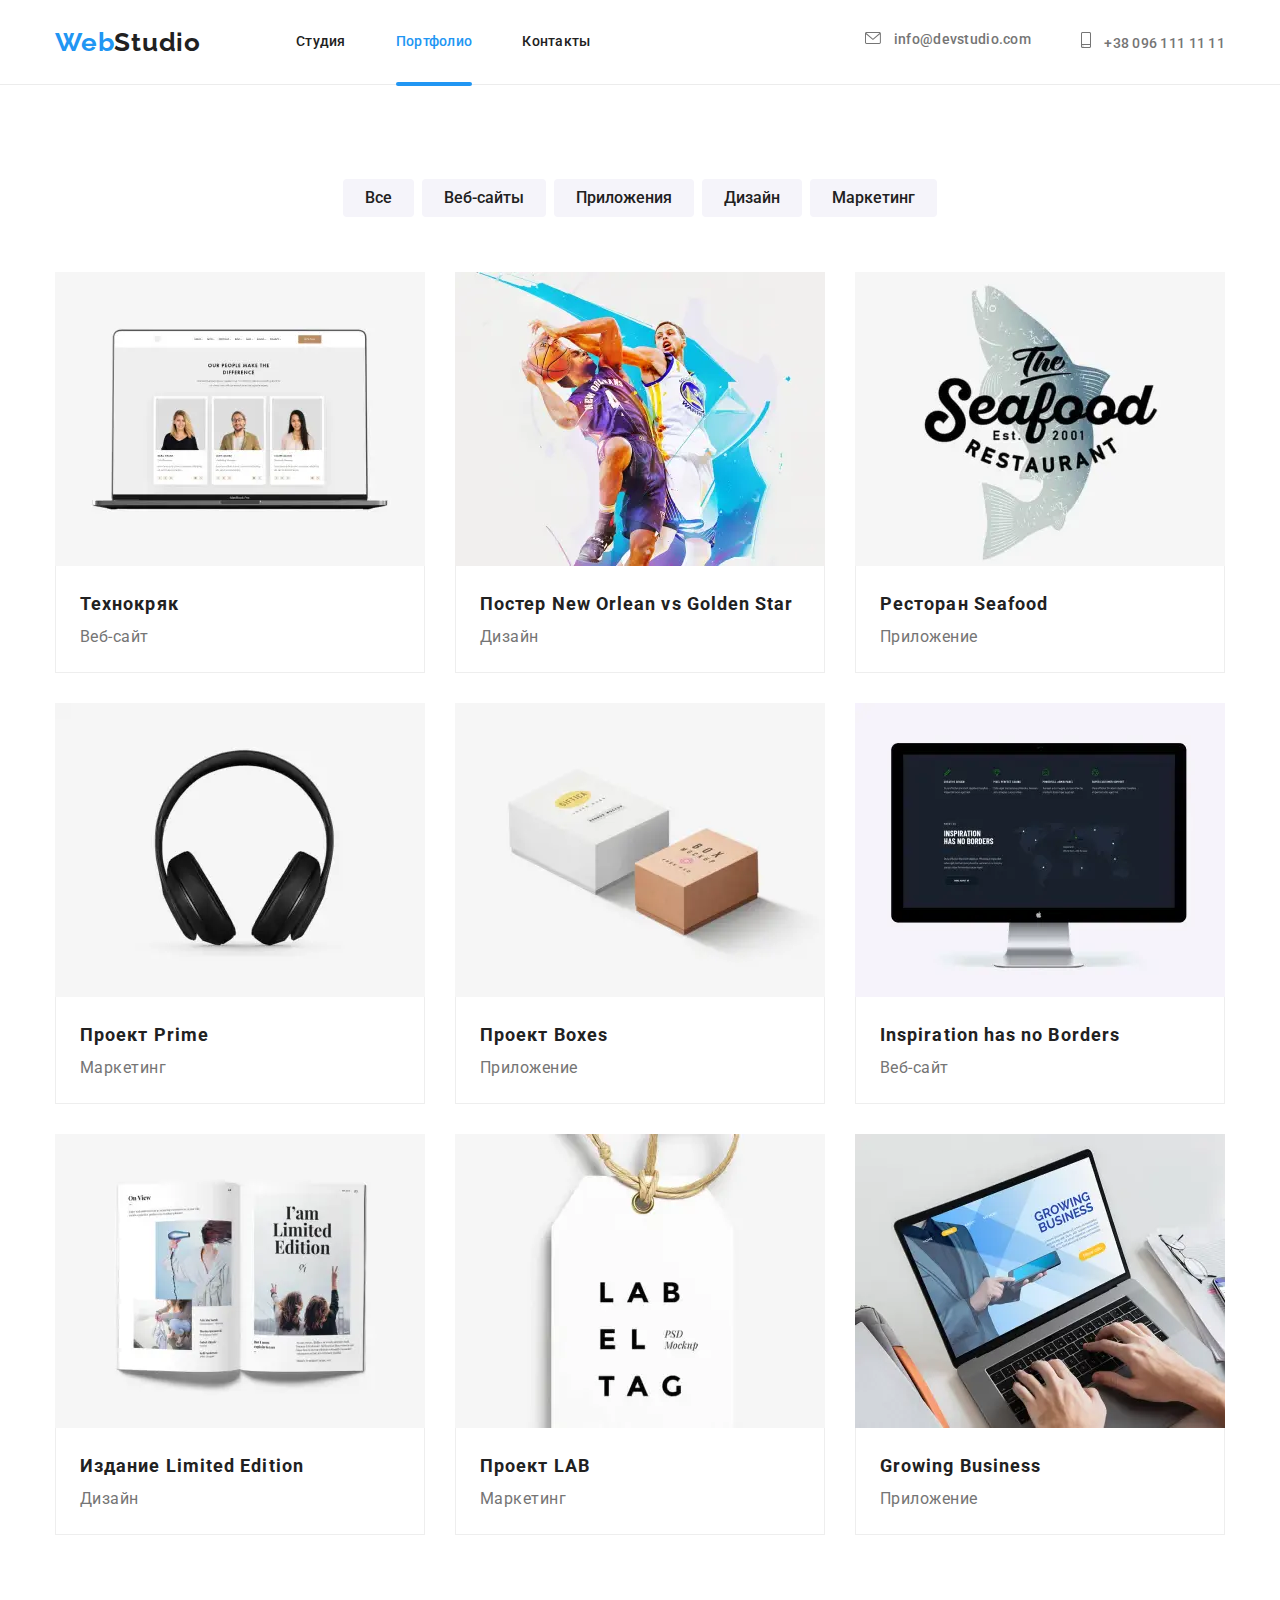
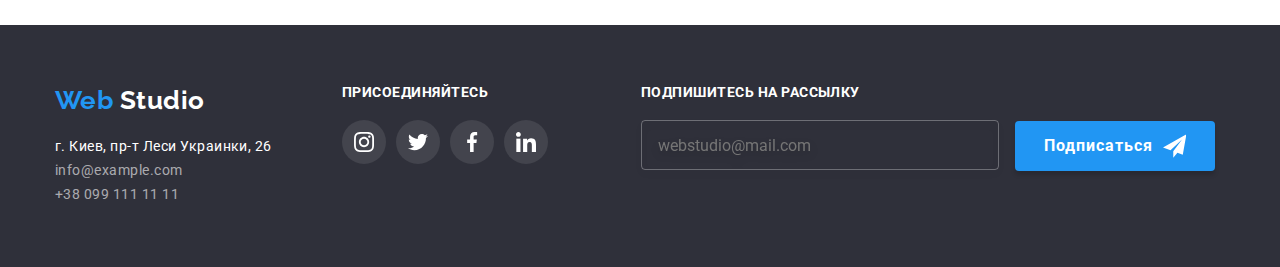
==== commit b7a26545: "footer" ====
--- a/portfolio.html
+++ b/portfolio.html
@@ -755,9 +755,11 @@
         </div>
       </section>
     </main>
-    <footer class="page-footer">
+    <footer class="page-footer  ">
       <div class="container footer-box">
-        <div>
+        
+          <div class="address__box">
+            <div class="page-footer__content">
           <a href="./index.html" class="logo-footer">
             <span>Web</span> Studio</a
           >
@@ -838,8 +840,10 @@
               </a>
             </li>
           </ul>
+        
         </div>
-
+          </div>
+      
         <form class="js-newsletter__form">
           <p class="footer-submit__text">Подпишитесь на рассылку</p>
           <div class="footer-form">
--- a/css/main.min.css
+++ b/css/main.min.css
@@ -3,5 +3,6 @@
  Consolas,  'Liberation Mono',  Menlo,- monospace;font-size:1em}small{font-size:80%}sub,sup{font-size:75%;line-height:0;position:relative;vertical-align:baseline}sub{bottom:-0.25em}sup{top:-0.5em}table{text-indent:0;border-color:inherit}button,input,optgroup,select,textarea{font-family:inherit;font-size:100%;line-height:1.15;margin:0}button,select{text-transform:none}button,[type='button'],[type='reset'],[type='submit']{cursor:pointer;text-align:center;border:none;-webkit-appearance:button}::-moz-focus-inner{border-style:none;padding:0}:-moz-focusring{outline:1px dotted ButtonText}:-moz-ui-invalid{box-shadow:none}legend{padding:0}progress{vertical-align:baseline}::-webkit-inner-spin-button,::-webkit-outer-spin-button{height:auto}[type='search']{-webkit-appearance:textfield;outline-offset:-2px}::-webkit-search-decoration{-webkit-appearance:none}::-webkit-file-upload-button{-webkit-appearance:button;font:inherit}summary{display:list-item}h1,h2,h3,h4,p{padding:0;margin:0}ul,ol{list-style:none;margin:0;padding:0}a{text-decoration:none}img{display:block;max-width:100%;height:auto}.container{padding-left:15px;padding-right:15px;margin-left:auto;margin-right:auto}@media screen and (min-width: 480px){.container{width:480px}}@media screen and (min-width: 768px){.container{width:768px}}@media screen and (min-width: 1200px){.container{width:1200px}}.visually-hidden{position:absolute;width:1px;height:1px;margin:-1px;padding:0;overflow:hidden;border:0;clip:rect(0 0 0 0)}body{font-family:'Roboto', sans-serif;color:#757575;letter-spacing:0.03em}.page-header{width:100%;border-bottom:1px solid #ececec;min-height:60px}@media screen and (min-width: 768px){.navigation{display:-webkit-box;display:-ms-flexbox;display:flex;-webkit-box-pack:justify;-ms-flex-pack:justify;justify-content:space-between;-webkit-box-align:center;-ms-flex-align:center;align-items:center}}@media screen and (min-width: 768px){.nav{display:-webkit-box;display:-ms-flexbox;display:flex;-webkit-box-align:center;-ms-flex-align:center;align-items:center}}.logo{font-family:Raleway;font-weight:700;font-size:24px;line-height:1.16;letter-spacing:0.03em;color:#212121}.logo span{color:#2196f3}@media screen and (min-width: 1200px){.logo{font-size:26px;line-height:1.19}}@media screen and (min-width: 768px){.nav__list{display:-webkit-box;display:-ms-flexbox;display:flex}}@media screen and (min-width: 1200px){.nav__list{margin-left:95px}}@media screen and (min-width: 768px){.nav__item{display:-webkit-box;display:-ms-flexbox;display:flex}}@media screen and (min-width: 768px){.nav__item:not(:last-child){margin-right:50px}}.nav__link{font-weight:500;font-size:40px;line-height:1.17;letter-spacing:0.02em;color:#212121;padding-top:32px;padding-bottom:32px;position:relative;-webkit-transition:color 250ms cubic-bezier(0.4, 0, 0.2, 1);transition:color 250ms cubic-bezier(0.4, 0, 0.2, 1)}.nav__link:hover,.nav__link:focus{color:#2196f3}@media screen and (min-width: 768px){.nav__link{font-size:14px;line-height:1.14}}.nav__link--current{color:#2196f3}@media screen and (min-width: 768px){.nav__link--current::after{position:absolute;display:block;content:'';width:100%;height:4px;border-radius:2px;bottom:-4px;background-color:#2196f3}}@media screen and (min-width: 1200px){.auth-nav__list{display:-webkit-box;display:-ms-flexbox;display:flex;margin-left:auto}}.auth-nav__item:not(:last-child){margin-right:50px}.auth-nav__link{font-weight:500;letter-spacing:0.02em;color:currentColor;font-size:24px;line-height:1.16;display:block;fill:currentColor;-webkit-transition:color 250ms cubic-bezier(0.4, 0, 0.2, 1);transition:color 250ms cubic-bezier(0.4, 0, 0.2, 1)}.auth-nav__link:hover,.auth-nav__link:focus{color:#2196f3;fill:currentColor}@media screen and (min-width: 768px){.auth-nav__link{font-size:12px}}@media screen and (min-width: 1200px){.auth-nav__link{font-size:14px;line-height:1.14;padding-top:32px;padding-bottom:32px}}@media screen and (max-width: 767px){.auth-nav__link--current{font-size:34px;line-height:1.17;color:#2196f3}}@media screen and (min-width: 768px){.auth-nav__link--current{margin-top:10px}}@media screen and (min-width: 1200px){.auth-nav__link--current{margin-top:0px}}.auth-nav__icon{margin-right:10px}.auth-nav__icon::before{display:-webkit-box;display:-ms-flexbox;display:flex;-webkit-box-align:center;-ms-flex-align:center;align-items:center}.hero{display:-webkit-box;display:-ms-flexbox;display:flex;-webkit-box-pack:center;-ms-flex-pack:center;justify-content:center;text-align:center;padding-top:118px;padding-bottom:118px;max-width:480px;height:400px;margin-left:auto;margin-right:auto;background-image:-webkit-gradient(linear, left top, right top, from(rgba(47,48,58,0.4)), to(rgba(47,48,58,0.4))),url(../images/background__hero/background__mobile/mobile.jpg);background-image:linear-gradient(to right, rgba(47,48,58,0.4), rgba(47,48,58,0.4)),url(../images/background__hero/background__mobile/mobile.jpg);background-color:#2f303a;background-size:cover;background-position:center}@media (min-device-pixel-ratio: 2), (-webkit-min-device-pixel-ratio: 2), (min-resolution: 192dpi), (min-resolution: 2dppx){.hero{background-image:-webkit-gradient(linear, left top, right top, from(rgba(47,48,58,0.4)), to(rgba(47,48,58,0.4))),url(../images/background__hero/background__mobile/mobile2x.jpg);background-image:linear-gradient(to right, rgba(47,48,58,0.4), rgba(47,48,58,0.4)),url(../images/background__hero/background__mobile/mobile2x.jpg)}}@media screen and (min-width: 768px){.hero{max-width:768px;background-image:-webkit-gradient(linear, left top, right top, from(rgba(47,48,58,0.4)), to(rgba(47,48,58,0.4))),url(../images/background__hero/background__tablet/tablet.jpg);background-image:linear-gradient(to right, rgba(47,48,58,0.4), rgba(47,48,58,0.4)),url(../images/background__hero/background__tablet/tablet.jpg)}}@media screen and (min-width: 768px) and (min-device-pixel-ratio: 2), screen and (min-width: 768px) and (-webkit-min-device-pixel-ratio: 2), screen and (min-width: 768px) and (min-resolution: 192dpi), screen and (min-width: 768px) and (min-resolution: 2dppx){.hero{background-image:-webkit-gradient(linear, left top, right top, from(rgba(47,48,58,0.4)), to(rgba(47,48,58,0.4))),url(../images/background__hero/background__tablet/tablet2x.jpg);background-image:linear-gradient(to right, rgba(47,48,58,0.4), rgba(47,48,58,0.4)),url(../images/background__hero/background__tablet/tablet2x.jpg)}}@media screen and (min-width: 1200px){.hero{padding-top:200px;padding-bottom:200px;max-width:1600px;height:600px;background-image:-webkit-gradient(linear, left top, right top, from(rgba(47,48,58,0.4)), to(rgba(47,48,58,0.4))),url(../images/background__hero/background__desktop/desktop.jpg);background-image:linear-gradient(to right, rgba(47,48,58,0.4), rgba(47,48,58,0.4)),url(../images/background__hero/background__desktop/desktop.jpg)}}@media screen and (min-width: 1200px) and (min-device-pixel-ratio: 2), screen and (min-width: 1200px) and (-webkit-min-device-pixel-ratio: 2), screen and (min-width: 1200px) and (min-resolution: 192dpi), screen and (min-width: 1200px) and (min-resolution: 2dppx){.hero{background-image:-webkit-gradient(linear, left top, right top, from(rgba(47,48,58,0.4)), to(rgba(47,48,58,0.4))),url(../images/background__hero/background__desktop/desktop2x.jpg);background-image:linear-gradient(to right, rgba(47,48,58,0.4), rgba(47,48,58,0.4)),url(../images/background__hero/background__desktop/desktop2x.jpg)}}.hero__title{font-weight:900;font-size:26px;line-height:1.61;letter-spacing:0.06em;color:#fff;text-transform:uppercase;margin-top:0px;margin-bottom:30px}@media screen and (min-width: 1200px){.hero__title{font-size:44px;line-height:1.36}}.hero__button{font-weight:700;font-size:16px;line-height:1.87;background-color:#2196f3;color:#fff;letter-spacing:0.06em;border-radius:4px;-webkit-box-align:center;-ms-flex-align:center;align-items:center;min-width:200px;padding:10px 32px}.features{padding-top:60px}@media screen and (max-width: 1200px){.features{padding-bottom:60px}}@media screen and (min-width: 1200px){.features{padding-top:94px}}.features__list{display:block;margin:-15px}@media screen and (min-width: 768px){.features__list{display:-webkit-box;display:-ms-flexbox;display:flex;-ms-flex-wrap:wrap;flex-wrap:wrap}}.features__items{margin:15px}.features__items::before{display:block;content:'';background-color:#f5f4fa;height:120px;margin-bottom:30px;background-size:auto;background-repeat:no-repeat;background-position:center}@media screen and (max-width: 768px){.features__items{text-align:center}}@media screen and (min-width: 768px){.features__items{width:calc((100% - 2 * 30px)/2)}}@media screen and (min-width: 1200px){.features__items{width:calc((100% - 4 * 30px)/4)}}.icon-antenna::before{background-image:url(../images/antenna.svg)}.icon-clock::before{background-image:url(../images/clock.svg)}.icon-diagram::before{background-image:url(../images/diagram.svg)}.icon-astronaut::before{background-image:url(../images/astronaut.svg)}.features__subtitle{font-weight:700;font-size:14px;line-height:1.14;text-transform:uppercase;color:#212121;margin-top:0px;margin-bottom:10px}.features__description{font-size:14px;line-height:1.71}.work{padding-top:94px;padding-bottom:94px}@media screen and (max-width: 1200px){.work{display:none}}.work__title{font-weight:700;font-size:36px;line-height:1.16;text-align:center;color:#212121;margin-bottom:50px}.work__list{display:-webkit-box;display:-ms-flexbox;display:flex}.work__item{width:calc((100% - 60px) / 3);position:relative}.work__item:not(:last-child){margin-right:30px}.work__image{display:block}.work__description{width:100%;position:absolute;bottom:0;left:0;padding:27px 0px;font-weight:bold;font-size:14px;line-height:1.14;text-align:center;text-transform:uppercase;color:#fff;background-color:rgba(47,48,58,0.8)}.team{padding-top:60px;padding-bottom:60px;background-color:#f5f4fa}@media screen and (min-width: 1200px){.team{padding-top:94px;padding-bottom:94px}}.team__title{font-weight:700;font-size:28px;line-height:1.17px;text-align:center;color:#212121;margin-bottom:30px}@media screen and (min-width: 1200px){.team__title{font-size:36px;line-height:1.16;margin-bottom:50px}}.team__list{margin:-15px}@media screen and (max-width: 767){.team__list{display:-webkit-box;display:-ms-flexbox;display:flex;-webkit-box-orient:vertical;-webkit-box-direction:normal;-ms-flex-direction:column;flex-direction:column;-webkit-box-pack:center;-ms-flex-pack:center;justify-content:center;-webkit-box-align:center;-ms-flex-align:center;align-items:center}}@media screen and (min-width: 768px){.team__list{display:-webkit-box;display:-ms-flexbox;display:flex;-ms-flex-wrap:wrap;flex-wrap:wrap}}.team__items{text-align:center;margin:15px;background-color:#fff;-webkit-box-shadow:0px 1px 3px rgba(0,0,0,0.12),0px 1px 1px rgba(0,0,0,0.14),0px 2px 1px rgba(0,0,0,0.2);box-shadow:0px 1px 3px rgba(0,0,0,0.12),0px 1px 1px rgba(0,0,0,0.14),0px 2px 1px rgba(0,0,0,0.2)}@media screen and (min-width: 768px){.team__items{width:calc((100% - 2 * 30px)/2)}}@media screen and (min-width: 1200px){.team__items{width:calc((100% - 4 * 30px)/4)}}.team__image{display:block}.team__icon{padding-top:30px;padding-bottom:30px}.team__name{margin-bottom:10px;font-weight:500;font-size:16px;line-height:1.18;color:#212121}.team__text{font-size:16px;line-height:1.18;margin-bottom:14px}.social__list{display:-webkit-box;display:-ms-flexbox;display:flex;-webkit-box-pack:center;-ms-flex-pack:center;justify-content:center}.social__item:not(:last-child){margin-right:10px}.social__link{padding:12px;display:inline-block;width:44px;height:44px;border-radius:50%;fill:#afb1b8;-webkit-transition:background-color 250ms cubic-bezier(0.4, 0, 0.2, 1),fill 250ms cubic-bezier(0.4, 0, 0.2, 1);transition:background-color 250ms cubic-bezier(0.4, 0, 0.2, 1),fill 250ms cubic-bezier(0.4, 0, 0.2, 1)}.social__link:hover,.social__linkfocus{background-color:#2196f3;fill:#ffffff}.clients{padding-top:60px;padding-bottom:60px}@media screen and (min-width: 1200px){.clients{padding-top:94px;padding-bottom:94px}}.clients__title{font-weight:700;font-size:28px;line-height:1.17;text-align:center;color:#212121;margin-bottom:30px}@media screen and (min-width: 1200px){.clients__title{font-size:36px;line-height:1.16;margin-bottom:50px}}.clients__list{display:-webkit-box;display:-ms-flexbox;display:flex;-ms-flex-wrap:wrap;flex-wrap:wrap;-webkit-box-pack:center;-ms-flex-pack:center;justify-content:center;margin-top:-15px;margin-bottom:-15px}.clients__item{width:calc((100% - 2 * 30px)/2);margin:15px}@media screen and (min-width: 768px){.clients__item{width:calc((100% - 3 * 30px)/3)}}@media screen and (min-width: 1200px){.clients__item{width:calc((100% - 6 * 30px)/6)}}.clients__link{display:-webkit-box;display:-ms-flexbox;display:flex;-webkit-box-pack:center;-ms-flex-pack:center;justify-content:center;-webkit-box-align:center;-ms-flex-align:center;align-items:center;width:100%;height:92px;border:1px solid #afb1b8;border-radius:4px;fill:#afb1b8;-webkit-transition:background-color 250ms cubic-bezier(0.4, 0, 0.2, 1),fill 250ms cubic-bezier(0.4, 0, 0.2, 1);transition:background-color 250ms cubic-bezier(0.4, 0, 0.2, 1),fill 250ms cubic-bezier(0.4, 0, 0.2, 1)}.clients__link:hover,.clients__link:focus{border:1px solid #2196f3;fill:#2196f3}.projects{padding-top:65px;padding-bottom:90px}.projects-button__list{display:-webkit-box;display:-ms-flexbox;display:flex;-ms-flex-wrap:wrap;flex-wrap:wrap;padding-bottom:50px}@media screen and (min-width: 768px){.projects-button__list{-webkit-box-pack:center;-ms-flex-pack:center;justify-content:center}}.projects-button__items:not(:last-child){margin-right:8px}.projects-button{margin-bottom:5px;padding:6px 22px;background-color:#f5f4fa;font-weight:500;font-size:16px;line-height:1.62;color:#212121;border-radius:4px;-webkit-transition:background-color 250ms cubic-bezier(0.4, 0, 0.2, 1),color 250ms cubic-bezier(0.4, 0, 0.2, 1),-webkit-box-shadow 250ms cubic-bezier(0.4, 0, 0.2, 1);transition:background-color 250ms cubic-bezier(0.4, 0, 0.2, 1),color 250ms cubic-bezier(0.4, 0, 0.2, 1),-webkit-box-shadow 250ms cubic-bezier(0.4, 0, 0.2, 1);transition:background-color 250ms cubic-bezier(0.4, 0, 0.2, 1),color 250ms cubic-bezier(0.4, 0, 0.2, 1),box-shadow 250ms cubic-bezier(0.4, 0, 0.2, 1);transition:background-color 250ms cubic-bezier(0.4, 0, 0.2, 1),color 250ms cubic-bezier(0.4, 0, 0.2, 1),box-shadow 250ms cubic-bezier(0.4, 0, 0.2, 1),-webkit-box-shadow 250ms cubic-bezier(0.4, 0, 0.2, 1)}.projects-button:hover,.projects-button:focus{background-color:#2196f3;color:#fff;-webkit-box-shadow:0px 3px 1px rgba(0,0,0,0.1),0px 1px 2px rgba(0,0,0,0.08),0px 2px 2px rgba(0,0,0,0.12);box-shadow:0px 3px 1px rgba(0,0,0,0.1),0px 1px 2px rgba(0,0,0,0.08),0px 2px 2px rgba(0,0,0,0.12)}.projects__list{margin:-15px}@media screen and (min-width: 768px){.projects__list{display:-webkit-box;display:-ms-flexbox;display:flex;-ms-flex-wrap:wrap;flex-wrap:wrap}}.projects__items{margin:15px;-webkit-transition:-webkit-box-shadow 250ms cubic-bezier(0.4, 0, 0.2, 1);transition:-webkit-box-shadow 250ms cubic-bezier(0.4, 0, 0.2, 1);transition:box-shadow 250ms cubic-bezier(0.4, 0, 0.2, 1);transition:box-shadow 250ms cubic-bezier(0.4, 0, 0.2, 1), -webkit-box-shadow 250ms cubic-bezier(0.4, 0, 0.2, 1)}@media screen and (min-width: 768px){.projects__items{width:calc((100% - 2 * 30px)/2)}}@media screen and (min-width: 1200px){.projects__items{width:calc((100% - 3 * 30px)/3)}}.projects__link{display:block}.projects__link:hover,.projects__link:focus{-webkit-box-shadow:0px 1px 1px rgba(0,0,0,0.12),0px 4px 4px rgba(0,0,0,0.06),1px 4px 6px rgba(0,0,0,0.16);box-shadow:0px 1px 1px rgba(0,0,0,0.12),0px 4px 4px rgba(0,0,0,0.06),1px 4px 6px rgba(0,0,0,0.16)}.projects__overlay{position:relative;overflow:hidden}.projects-image{display:block}.projects__description{position:absolute;display:inline-block;content:'';width:100%;height:100%;top:0;left:0;background-color:rgba(33,150,243,0.9);-webkit-transform:translateY(101%);transform:translateY(101%);-webkit-transition:-webkit-transform 250ms cubic-bezier(0.4, 0, 0.2, 1);transition:-webkit-transform 250ms cubic-bezier(0.4, 0, 0.2, 1);transition:transform 250ms cubic-bezier(0.4, 0, 0.2, 1);transition:transform 250ms cubic-bezier(0.4, 0, 0.2, 1), -webkit-transform 250ms cubic-bezier(0.4, 0, 0.2, 1)}.projects__items:hover .projects__description{-webkit-transform:translateY(0);transform:translateY(0)}.overlay-text{position:absolute;top:0;left:0;padding:63px 24px;font-size:18px;line-height:1.56;color:#ffffff}.projects__content{padding-top:20px;padding-bottom:20px;padding-left:24px;border-left:1px solid #eeeeee;border-bottom:1px solid #eeeeee;border-right:1px solid #eeeeee}.projects__subtitle{font-weight:700;font-size:18px;line-height:2;letter-spacing:0.06em;color:#212121}.projects__subdescription{font-size:16px;line-height:1.87;color:#757575}
+ monospace;font-size:1em}small{font-size:80%}sub,sup{font-size:75%;line-height:0;position:relative;vertical-align:baseline}sub{bottom:-0.25em}sup{top:-0.5em}table{text-indent:0;border-color:inherit}button,input,optgroup,select,textarea{font-family:inherit;font-size:100%;line-height:1.15;margin:0}button,select{text-transform:none}button,[type='button'],[type='reset'],[type='submit']{cursor:pointer;text-align:center;border:none;-webkit-appearance:button}::-moz-focus-inner{border-style:none;padding:0}:-moz-focusring{outline:1px dotted ButtonText}:-moz-ui-invalid{box-shadow:none}legend{padding:0}progress{vertical-align:baseline}::-webkit-inner-spin-button,::-webkit-outer-spin-button{height:auto}[type='search']{-webkit-appearance:textfield;outline-offset:-2px}::-webkit-search-decoration{-webkit-appearance:none}::-webkit-file-upload-button{-webkit-appearance:button;font:inherit}summary{display:list-item}h1,h2,h3,h4,p{padding:0;margin:0}ul,ol{list-style:none;margin:0;padding:0}a{text-decoration:none}img{display:block;max-width:100%;height:auto}.container{padding-left:15px;padding-right:15px;margin-left:auto;margin-right:auto}@media screen and (min-width: 480px){.container{width:480px}}@media screen and (min-width: 768px){.container{width:768px}}@media screen and (min-width: 1200px){.container{width:1200px}}.visually-hidden{position:absolute;width:1px;height:1px;margin:-1px;padding:0;overflow:hidden;border:0;clip:rect(0 0 0 0)}body{font-family:'Roboto', sans-serif;color:#757575;letter-spacing:0.03em}.page-header{width:100%;border-bottom:1px solid #ececec;min-height:60px}@media screen and (min-width: 768px){.navigation{display:-webkit-box;display:-ms-flexbox;display:flex;-webkit-box-pack:justify;-ms-flex-pack:justify;justify-content:space-between;-webkit-box-align:center;-ms-flex-align:center;align-items:center}}@media screen and (min-width: 768px){.nav{display:-webkit-box;display:-ms-flexbox;display:flex;-webkit-box-align:center;-ms-flex-align:center;align-items:center}}.logo{font-family:Raleway;font-weight:700;font-size:24px;line-height:1.16;letter-spacing:0.03em;color:#212121}.logo span{color:#2196f3}@media screen and (min-width: 1200px){.logo{font-size:26px;line-height:1.19}}@media screen and (min-width: 768px){.nav__list{display:-webkit-box;display:-ms-flexbox;display:flex}}@media screen and (min-width: 1200px){.nav__list{margin-left:95px}}@media screen and (min-width: 768px){.nav__item{display:-webkit-box;display:-ms-flexbox;display:flex}}@media screen and (min-width: 768px){.nav__item:not(:last-child){margin-right:50px}}.nav__link{font-weight:500;font-size:40px;line-height:1.17;letter-spacing:0.02em;color:#212121;padding-top:32px;padding-bottom:32px;position:relative;-webkit-transition:color 250ms cubic-bezier(0.4, 0, 0.2, 1);transition:color 250ms cubic-bezier(0.4, 0, 0.2, 1)}.nav__link:hover,.nav__link:focus{color:#2196f3}@media screen and (min-width: 768px){.nav__link{font-size:14px;line-height:1.14}}.nav__link--current{color:#2196f3}@media screen and (min-width: 768px){.nav__link--current::after{position:absolute;display:block;content:'';width:100%;height:4px;border-radius:2px;bottom:-4px;background-color:#2196f3}}@media screen and (min-width: 1200px){.auth-nav__list{display:-webkit-box;display:-ms-flexbox;display:flex;margin-left:auto}}.auth-nav__item:not(:last-child){margin-right:50px}.auth-nav__link{font-weight:500;letter-spacing:0.02em;color:currentColor;font-size:24px;line-height:1.16;display:block;fill:currentColor;-webkit-transition:color 250ms cubic-bezier(0.4, 0, 0.2, 1);transition:color 250ms cubic-bezier(0.4, 0, 0.2, 1)}.auth-nav__link:hover,.auth-nav__link:focus{color:#2196f3;fill:currentColor}@media screen and (min-width: 768px){.auth-nav__link{font-size:12px}}@media screen and (min-width: 1200px){.auth-nav__link{font-size:14px;line-height:1.14;padding-top:32px;padding-bottom:32px}}@media screen and (max-width: 767px){.auth-nav__link--current{font-size:34px;line-height:1.17;color:#2196f3}}@media screen and (min-width: 768px){.auth-nav__link--current{margin-top:10px}}@media screen and (min-width: 1200px){.auth-nav__link--current{margin-top:0px}}.auth-nav__icon{margin-right:10px}.auth-nav__icon::before{display:-webkit-box;display:-ms-flexbox;display:flex;-webkit-box-align:center;-ms-flex-align:center;align-items:center}.hero{display:-webkit-box;display:-ms-flexbox;display:flex;-webkit-box-pack:center;-ms-flex-pack:center;justify-content:center;text-align:center;padding-top:118px;padding-bottom:118px;max-width:480px;height:400px;margin-left:auto;margin-right:auto;background-image:-webkit-gradient(linear, left top, right top, from(rgba(47,48,58,0.4)), to(rgba(47,48,58,0.4))),url(../images/background__hero/background__mobile/mobile.jpg);background-image:linear-gradient(to right, rgba(47,48,58,0.4), rgba(47,48,58,0.4)),url(../images/background__hero/background__mobile/mobile.jpg);background-color:#2f303a;background-size:cover;background-position:center}@media (min-device-pixel-ratio: 2), (-webkit-min-device-pixel-ratio: 2), (min-resolution: 192dpi), (min-resolution: 2dppx){.hero{background-image:-webkit-gradient(linear, left top, right top, from(rgba(47,48,58,0.4)), to(rgba(47,48,58,0.4))),url(../images/background__hero/background__mobile/mobile2x.jpg);background-image:linear-gradient(to right, rgba(47,48,58,0.4), rgba(47,48,58,0.4)),url(../images/background__hero/background__mobile/mobile2x.jpg)}}@media screen and (min-width: 768px){.hero{max-width:768px;background-image:-webkit-gradient(linear, left top, right top, from(rgba(47,48,58,0.4)), to(rgba(47,48,58,0.4))),url(../images/background__hero/background__tablet/tablet.jpg);background-image:linear-gradient(to right, rgba(47,48,58,0.4), rgba(47,48,58,0.4)),url(../images/background__hero/background__tablet/tablet.jpg)}}@media screen and (min-width: 768px) and (min-device-pixel-ratio: 2), screen and (min-width: 768px) and (-webkit-min-device-pixel-ratio: 2), screen and (min-width: 768px) and (min-resolution: 192dpi), screen and (min-width: 768px) and (min-resolution: 2dppx){.hero{background-image:-webkit-gradient(linear, left top, right top, from(rgba(47,48,58,0.4)), to(rgba(47,48,58,0.4))),url(../images/background__hero/background__tablet/tablet2x.jpg);background-image:linear-gradient(to right, rgba(47,48,58,0.4), rgba(47,48,58,0.4)),url(../images/background__hero/background__tablet/tablet2x.jpg)}}@media screen and (min-width: 1200px){.hero{padding-top:200px;padding-bottom:200px;max-width:1600px;height:600px;background-image:-webkit-gradient(linear, left top, right top, from(rgba(47,48,58,0.4)), to(rgba(47,48,58,0.4))),url(../images/background__hero/background__desktop/desktop.jpg);background-image:linear-gradient(to right, rgba(47,48,58,0.4), rgba(47,48,58,0.4)),url(../images/background__hero/background__desktop/desktop.jpg)}}@media screen and (min-width: 1200px) and (min-device-pixel-ratio: 2), screen and (min-width: 1200px) and (-webkit-min-device-pixel-ratio: 2), screen and (min-width: 1200px) and (min-resolution: 192dpi), screen and (min-width: 1200px) and (min-resolution: 2dppx){.hero{background-image:-webkit-gradient(linear, left top, right top, from(rgba(47,48,58,0.4)), to(rgba(47,48,58,0.4))),url(../images/background__hero/background__desktop/desktop2x.jpg);background-image:linear-gradient(to right, rgba(47,48,58,0.4), rgba(47,48,58,0.4)),url(../images/background__hero/background__desktop/desktop2x.jpg)}}.hero__title{font-weight:900;font-size:26px;line-height:1.61;letter-spacing:0.06em;color:#fff;text-transform:uppercase;margin-top:0px;margin-bottom:30px}@media screen and (min-width: 1200px){.hero__title{font-size:44px;line-height:1.36}}.hero__button{font-weight:700;font-size:16px;line-height:1.87;background-color:#2196f3;color:#fff;letter-spacing:0.06em;border-radius:4px;-webkit-box-align:center;-ms-flex-align:center;align-items:center;min-width:200px;padding:10px 32px}.features{padding-top:60px}@media screen and (max-width: 1200px){.features{padding-bottom:60px}}@media screen and (min-width: 1200px){.features{padding-top:94px}}.features__list{display:block;margin:-15px}@media screen and (min-width: 768px){.features__list{display:-webkit-box;display:-ms-flexbox;display:flex;-ms-flex-wrap:wrap;flex-wrap:wrap}}.features__items{margin:15px}.features__items::before{display:block;content:'';background-color:#f5f4fa;height:120px;margin-bottom:30px;background-size:auto;background-repeat:no-repeat;background-position:center}@media screen and (max-width: 768px){.features__items{text-align:center}}@media screen and (min-width: 768px){.features__items{width:calc((100% - 2 * 30px)/2)}}@media screen and (min-width: 1200px){.features__items{width:calc((100% - 4 * 30px)/4)}}.icon-antenna::before{background-image:url(../images/antenna.svg)}.icon-clock::before{background-image:url(../images/clock.svg)}.icon-diagram::before{background-image:url(../images/diagram.svg)}.icon-astronaut::before{background-image:url(../images/astronaut.svg)}.features__subtitle{font-weight:700;font-size:14px;line-height:1.14;text-transform:uppercase;color:#212121;margin-top:0px;margin-bottom:10px}.features__description{font-size:14px;line-height:1.71}.work{padding-top:94px;padding-bottom:94px}@media screen and (max-width: 1200px){.work{display:none}}.work__title{font-weight:700;font-size:36px;line-height:1.16;text-align:center;color:#212121;margin-bottom:50px}.work__list{display:-webkit-box;display:-ms-flexbox;display:flex}.work__item{width:calc((100% - 60px) / 3);position:relative}.work__item:not(:last-child){margin-right:30px}.work__image{display:block}.work__description{width:100%;position:absolute;bottom:0;left:0;padding:27px 0px;font-weight:bold;font-size:14px;line-height:1.14;text-align:center;text-transform:uppercase;color:#fff;background-color:rgba(47,48,58,0.8)}.team{padding-top:60px;padding-bottom:60px;background-color:#f5f4fa}@media screen and (min-width: 1200px){.team{padding-top:94px;padding-bottom:94px}}.team__title{font-weight:700;font-size:28px;line-height:1.17px;text-align:center;color:#212121;margin-bottom:30px}@media screen and (min-width: 1200px){.team__title{font-size:36px;line-height:1.16;margin-bottom:50px}}.team__list{margin:-15px}@media screen and (max-width: 767){.team__list{display:-webkit-box;display:-ms-flexbox;display:flex;-webkit-box-orient:vertical;-webkit-box-direction:normal;-ms-flex-direction:column;flex-direction:column;-webkit-box-pack:center;-ms-flex-pack:center;justify-content:center;-webkit-box-align:center;-ms-flex-align:center;align-items:center}}@media screen and (min-width: 768px){.team__list{display:-webkit-box;display:-ms-flexbox;display:flex;-ms-flex-wrap:wrap;flex-wrap:wrap}}.team__items{text-align:center;margin:15px;background-color:#fff;-webkit-box-shadow:0px 1px 3px rgba(0,0,0,0.12),0px 1px 1px rgba(0,0,0,0.14),0px 2px 1px rgba(0,0,0,0.2);box-shadow:0px 1px 3px rgba(0,0,0,0.12),0px 1px 1px rgba(0,0,0,0.14),0px 2px 1px rgba(0,0,0,0.2)}@media screen and (min-width: 768px){.team__items{width:calc((100% - 2 * 30px)/2)}}@media screen and (min-width: 1200px){.team__items{width:calc((100% - 4 * 30px)/4)}}.team__image{display:block}.team__icon{padding-top:30px;padding-bottom:30px}.team__name{margin-bottom:10px;font-weight:500;font-size:16px;line-height:1.18;color:#212121}.team__text{font-size:16px;line-height:1.18;margin-bottom:14px}.social__list{display:-webkit-box;display:-ms-flexbox;display:flex;-webkit-box-pack:center;-ms-flex-pack:center;justify-content:center}.social__item:not(:last-child){margin-right:10px}.social__link{padding:12px;display:inline-block;width:44px;height:44px;border-radius:50%;fill:#afb1b8;-webkit-transition:background-color 250ms cubic-bezier(0.4, 0, 0.2, 1),fill 250ms cubic-bezier(0.4, 0, 0.2, 1);transition:background-color 250ms cubic-bezier(0.4, 0, 0.2, 1),fill 250ms cubic-bezier(0.4, 0, 0.2, 1)}.social__link:hover,.social__linkfocus{background-color:#2196f3;fill:#ffffff}.clients{padding-top:60px;padding-bottom:60px}@media screen and (min-width: 1200px){.clients{padding-top:94px;padding-bottom:94px}}.clients__title{font-weight:700;font-size:28px;line-height:1.17;text-align:center;color:#212121;margin-bottom:30px}@media screen and (min-width: 1200px){.clients__title{font-size:36px;line-height:1.16;margin-bottom:50px}}.clients__list{display:-webkit-box;display:-ms-flexbox;display:flex;-ms-flex-wrap:wrap;flex-wrap:wrap;-webkit-box-pack:center;-ms-flex-pack:center;justify-content:center;margin-top:-15px;margin-bottom:-15px}.clients__item{width:calc((100% - 2 * 30px)/2);margin:15px}@media screen and (min-width: 768px){.clients__item{width:calc((100% - 3 * 30px)/3)}}@media screen and (min-width: 1200px){.clients__item{width:calc((100% - 6 * 30px)/6)}}.clients__link{display:-webkit-box;display:-ms-flexbox;display:flex;-webkit-box-pack:center;-ms-flex-pack:center;justify-content:center;-webkit-box-align:center;-ms-flex-align:center;align-items:center;width:100%;height:92px;border:1px solid #afb1b8;border-radius:4px;fill:#afb1b8;-webkit-transition:background-color 250ms cubic-bezier(0.4, 0, 0.2, 1),fill 250ms cubic-bezier(0.4, 0, 0.2, 1);transition:background-color 250ms cubic-bezier(0.4, 0, 0.2, 1),fill 250ms cubic-bezier(0.4, 0, 0.2, 1)}.clients__link:hover,.clients__link:focus{border:1px solid #2196f3;fill:#2196f3}.page-footer{padding-top:60px;padding-bottom:60px;background-color:#2f303a}.footer-box{text-align:center}@media screen and (min-width: 768px){.footer-box .address__box{display:-webkit-box;display:-ms-flexbox;display:flex;-webkit-box-pack:justify;-ms-flex-pack:justify;justify-content:space-between}}@media screen and (max-width: 1199px){.footer-box .address__box{margin-bottom:60px}}@media screen and (min-width: 1200px){.footer-box{display:-webkit-box;display:-ms-flexbox;display:flex;text-align:left;vertical-align:baseline}}@media screen and (max-width: 767px){.page-footer__content{display:-webkit-box;display:-ms-flexbox;display:flex;-webkit-box-orient:vertical;-webkit-box-direction:normal;-ms-flex-direction:column;flex-direction:column;-webkit-box-align:center;-ms-flex-align:center;align-items:center;-webkit-box-pack:center;-ms-flex-pack:center;justify-content:center;margin-bottom:60px}}.logo-footer{font-family:'Raleway',+ sans-serif;font-style:normal;font-weight:700;font-size:24px;line-height:1.16;color:#fff}.logo-footer span{color:#2196f3}@media screen and (min-width: 1200px){.logo-footer{font-size:26px;line-height:1.19}}.address{font-style:normal;margin-top:20px}.address__link{font-size:14px;line-height:1.71;color:#fff;margin-bottom:9px;-webkit-transition:color 250ms cubic-bezier(0.4, 0, 0.2, 1);transition:color 250ms cubic-bezier(0.4, 0, 0.2, 1)}.address__link:hover,.address__linkfocus{color:#2196f3}.address__contact{font-size:14px;line-height:1.71;color:rgba(255,255,255,0.6);-webkit-transition:color 250ms cubic-bezier(0.4, 0, 0.2, 1);transition:color 250ms cubic-bezier(0.4, 0, 0.2, 1)}.address__contact:hover,.address__contactfocus{color:#2196f3}@media screen and (max-width: 767px){.social__navigation{display:-webkit-box;display:-ms-flexbox;display:flex;-webkit-box-orient:vertical;-webkit-box-direction:normal;-ms-flex-direction:column;flex-direction:column;-webkit-box-align:center;-ms-flex-align:center;align-items:center}}@media screen and (min-width: 1200px){.social__navigation{margin-left:70px;margin-right:93px}}.footer__subtitle{font-style:normal;font-weight:700;font-size:14px;line-height:1.14;text-transform:uppercase;color:#ffffff;margin-bottom:20px}.footer-social__list{display:-webkit-box;display:-ms-flexbox;display:flex}.footer-social__item:not(:last-child){margin-right:10px}.footer-social__link{display:inline-block;width:44px;height:44px;border-radius:50%;background-color:#43444d;padding:12px;fill:#fff;-webkit-transition:background-color 250ms cubic-bezier(0.4, 0, 0.2, 1),fill 250ms cubic-bezier(0.4, 0, 0.2, 1);transition:background-color 250ms cubic-bezier(0.4, 0, 0.2, 1),fill 250ms cubic-bezier(0.4, 0, 0.2, 1)}.footer-social__link:hover,.footer-social__link:focus{background-color:#2196f3}.js-newsletter__form{margin:0;padding:0}@media screen and (max-width: 1199px){.js-newsletter__form{display:-webkit-box;display:-ms-flexbox;display:flex;-webkit-box-orient:vertical;-webkit-box-direction:normal;-ms-flex-direction:column;flex-direction:column;-webkit-box-pack:center;-ms-flex-pack:center;justify-content:center;-webkit-box-align:center;-ms-flex-align:center;align-items:center}}@media screen and (max-width: 1199px){.footer-form{display:-webkit-box;display:-ms-flexbox;display:flex;-webkit-box-orient:vertical;-webkit-box-direction:normal;-ms-flex-direction:column;flex-direction:column;width:100%;-webkit-box-align:center;-ms-flex-align:center;align-items:center}}.footer-submit__text{font-weight:700;font-size:14px;line-height:1.14;text-transform:uppercase;margin-bottom:20px;color:#fff}.footer-input{background-color:transparent;padding-left:16px;padding-top:15px;padding-bottom:15px;width:100%;color:#fff;height:50px;border:1px solid rgba(255,255,255,0.3);-webkit-filter:drop-shadow(0px 4px 4px rgba(0,0,0,0.15));filter:drop-shadow(0px 4px 4px rgba(0,0,0,0.15));border-radius:4px;-webkit-transition:color 250ms cubic-bezier(0.4, 0, 0.2, 1);transition:color 250ms cubic-bezier(0.4, 0, 0.2, 1)}.footer-input:focus,.footer-input:hover{outline:1px solid #fff}@media screen and (min-width: 768px){.footer-input{max-width:450px}}@media screen and (max-width: 1199px){.footer-input{margin-bottom:20px}}@media screen and (min-width: 1200px){.footer-input{width:358px;margin-right:12px}}.foter__button{display:-webkit-inline-box;display:-ms-inline-flexbox;display:inline-flex;-webkit-box-align:center;-ms-flex-align:center;align-items:center;-webkit-box-pack:center;-ms-flex-pack:center;justify-content:center;font-weight:700;font-size:16px;line-height:1.87;padding:10px 29px;min-height:50px;width:200px;letter-spacing:0.06em;border-radius:4px;background-color:#2196f3;color:#fff;-webkit-box-shadow:0px 4px 4px rgba(0,0,0,0.15);box-shadow:0px 4px 4px rgba(0,0,0,0.15)}.icon-send{fill:#fff;margin-left:10px}.projects{padding-top:60px;padding-bottom:60px}@media screen and (min-width: 1200px){.projects{padding-top:94px;padding-bottom:90px}}.projects-button__list{display:-webkit-box;display:-ms-flexbox;display:flex;-ms-flex-wrap:wrap;flex-wrap:wrap;margin-bottom:30px}@media screen and (min-width: 768px){.projects-button__list{-webkit-box-pack:center;-ms-flex-pack:center;justify-content:center}}@media screen and (min-width: 1200px){.projects-button__list{margin-bottom:50px}}.projects-button__items:not(:last-child){margin-right:8px}.projects-button{margin-bottom:5px;padding:6px 22px;background-color:#f5f4fa;font-weight:500;font-size:16px;line-height:1.62;color:#212121;border-radius:4px;-webkit-transition:background-color 250ms cubic-bezier(0.4, 0, 0.2, 1),color 250ms cubic-bezier(0.4, 0, 0.2, 1),-webkit-box-shadow 250ms cubic-bezier(0.4, 0, 0.2, 1);transition:background-color 250ms cubic-bezier(0.4, 0, 0.2, 1),color 250ms cubic-bezier(0.4, 0, 0.2, 1),-webkit-box-shadow 250ms cubic-bezier(0.4, 0, 0.2, 1);transition:background-color 250ms cubic-bezier(0.4, 0, 0.2, 1),color 250ms cubic-bezier(0.4, 0, 0.2, 1),box-shadow 250ms cubic-bezier(0.4, 0, 0.2, 1);transition:background-color 250ms cubic-bezier(0.4, 0, 0.2, 1),color 250ms cubic-bezier(0.4, 0, 0.2, 1),box-shadow 250ms cubic-bezier(0.4, 0, 0.2, 1),-webkit-box-shadow 250ms cubic-bezier(0.4, 0, 0.2, 1)}.projects-button:hover,.projects-button:focus{background-color:#2196f3;color:#fff;-webkit-box-shadow:0px 3px 1px rgba(0,0,0,0.1),0px 1px 2px rgba(0,0,0,0.08),0px 2px 2px rgba(0,0,0,0.12);box-shadow:0px 3px 1px rgba(0,0,0,0.1),0px 1px 2px rgba(0,0,0,0.08),0px 2px 2px rgba(0,0,0,0.12)}.projects__list{margin:-15px}@media screen and (min-width: 768px){.projects__list{display:-webkit-box;display:-ms-flexbox;display:flex;-ms-flex-wrap:wrap;flex-wrap:wrap}}.projects__items{margin:15px;-webkit-transition:-webkit-box-shadow 250ms cubic-bezier(0.4, 0, 0.2, 1);transition:-webkit-box-shadow 250ms cubic-bezier(0.4, 0, 0.2, 1);transition:box-shadow 250ms cubic-bezier(0.4, 0, 0.2, 1);transition:box-shadow 250ms cubic-bezier(0.4, 0, 0.2, 1), -webkit-box-shadow 250ms cubic-bezier(0.4, 0, 0.2, 1)}@media screen and (min-width: 768px){.projects__items{width:calc((100% - 2 * 30px)/2)}}@media screen and (min-width: 1200px){.projects__items{width:calc((100% - 3 * 30px)/3)}}.projects__link{display:block}.projects__link:hover,.projects__link:focus{-webkit-box-shadow:0px 1px 1px rgba(0,0,0,0.12),0px 4px 4px rgba(0,0,0,0.06),1px 4px 6px rgba(0,0,0,0.16);box-shadow:0px 1px 1px rgba(0,0,0,0.12),0px 4px 4px rgba(0,0,0,0.06),1px 4px 6px rgba(0,0,0,0.16)}.projects__overlay{position:relative;overflow:hidden}.projects-image{display:block}.projects__description{position:absolute;display:inline-block;content:'';width:100%;height:100%;top:0;left:0;background-color:rgba(33,150,243,0.9);-webkit-transform:translateY(101%);transform:translateY(101%);-webkit-transition:-webkit-transform 250ms cubic-bezier(0.4, 0, 0.2, 1);transition:-webkit-transform 250ms cubic-bezier(0.4, 0, 0.2, 1);transition:transform 250ms cubic-bezier(0.4, 0, 0.2, 1);transition:transform 250ms cubic-bezier(0.4, 0, 0.2, 1), -webkit-transform 250ms cubic-bezier(0.4, 0, 0.2, 1)}.projects__items:hover .projects__description{-webkit-transform:translateY(0);transform:translateY(0)}.overlay-text{position:absolute;top:0;left:0;padding:63px 24px;font-size:18px;line-height:1.56;color:#ffffff}.projects__content{padding-top:20px;padding-bottom:20px;padding-left:24px;border-left:1px solid #eeeeee;border-bottom:1px solid #eeeeee;border-right:1px solid #eeeeee}.projects__subtitle{font-weight:700;font-size:18px;line-height:2;letter-spacing:0.06em;color:#212121}.projects__subdescription{font-size:16px;line-height:1.87;color:#757575}.backdrop{position:fixed;top:0;left:0;width:100%;height:100%;background:rgba(0,0,0,0.2);opacity:1;-webkit-transition:opacity 250ms cubic-bezier(0.4, 0, 0.2, 1),visibility 250ms cubic-bezier(0.4, 0, 0.2, 1);transition:opacity 250ms cubic-bezier(0.4, 0, 0.2, 1),visibility 250ms cubic-bezier(0.4, 0, 0.2, 1)}.backdrop.is-hidden{opacity:0;pointer-events:none;visibility:hidden}.modal{position:absolute;top:50%;left:50%;-webkit-transform:translate(-50%, -50%) scale(1);transform:translate(-50%, -50%) scale(1);width:405px;height:609px;background-color:#ffffff;-webkit-transition:opacity color 250ms cubic-bezier(0.4, 0, 0.2, 1),-webkit-transform color 250ms cubic-bezier(0.4, 0, 0.2, 1);transition:opacity color 250ms cubic-bezier(0.4, 0, 0.2, 1),-webkit-transform color 250ms cubic-bezier(0.4, 0, 0.2, 1);transition:transform color 250ms cubic-bezier(0.4, 0, 0.2, 1),opacity color 250ms cubic-bezier(0.4, 0, 0.2, 1);transition:transform color 250ms cubic-bezier(0.4, 0, 0.2, 1),opacity color 250ms cubic-bezier(0.4, 0, 0.2, 1),-webkit-transform color 250ms cubic-bezier(0.4, 0, 0.2, 1);opacity:1}@media screen and (min-width: 1200px){.modal{width:528px;height:581px}}.backdrop.is-hidden .modal{-webkit-transform:translate(-50%, -50%) scale(0.9);transform:translate(-50%, -50%) scale(0.9);opacity:0}.close-modal{position:absolute;display:-webkit-box;display:-ms-flexbox;display:flex;-webkit-box-align:center;-ms-flex-align:center;align-items:center;-webkit-box-pack:center;-ms-flex-pack:center;justify-content:center;right:8px;top:8px;width:30px;height:30px;border-radius:50%;border:1px solid rgba(0,0,0,0.1);background:#ffffff;-webkit-transition:background-color 250ms cubic-bezier(0.4, 0, 0.2, 1),color 250ms cubic-bezier(0.4, 0, 0.2, 1);transition:background-color 250ms cubic-bezier(0.4, 0, 0.2, 1),color 250ms cubic-bezier(0.4, 0, 0.2, 1)}.close-modal:hover,.close-modal:focus{background-color:#2196f3;fill:#fff}.modal-container{padding:40px}.modal-title{font-weight:700;font-size:20px;line-height:1.15;text-align:center;letter-spacing:0.03em;color:#212121;margin-bottom:12px}.form{width:448px}.form-field{position:relative;border-radius:4px;margin-bottom:10px}.form-field:last-of-type{margin-bottom:20px}.form-label{font-size:12px;margin-bottom:4px;letter-spacing:0.01em;color:#757575}.form-input{display:block;margin:0;padding:0;padding-left:42px;border:1px solid rgba(33,33,33,0.2);border-radius:4px;outline:none;width:448px;height:40px;font-size:12px;line-height:1.16;letter-spacing:0.01em;-webkit-transition:color 250ms cubic-bezier(0.4, 0, 0.2, 1);transition:color 250ms cubic-bezier(0.4, 0, 0.2, 1)}.icon-form{position:absolute;top:50%;left:12px;-webkit-transition:fill 250ms cubic-bezier(0.4, 0, 0.2, 1);transition:fill 250ms cubic-bezier(0.4, 0, 0.2, 1)}.form-input:focus ~ .icon-form{fill:#2196f3}.form-textarea:focus,.form-input:focus{border-color:#2196f3;fill:#2196f3}.comment-label{display:-webkit-box;display:-ms-flexbox;display:flex;-webkit-box-orient:vertical;-webkit-box-direction:reverse;-ms-flex-direction:column-reverse;flex-direction:column-reverse;font-size:12px;line-height:1.17;letter-spacing:0.01em;color:var(--primary-text-color);margin-bottom:4px}.form-textarea{height:120px;width:448px;outline:none;border:1px solid rgba(33,33,33,0.2);padding:12px 16px;resize:none;-webkit-transition:color 250ms cubic-bezier(0.4, 0, 0.2, 1);transition:color 250ms cubic-bezier(0.4, 0, 0.2, 1)}.checkbox-label{display:-webkit-box;display:-ms-flexbox;display:flex;-webkit-box-align:center;-ms-flex-align:center;align-items:center;-webkit-box-pack:center;-ms-flex-pack:center;justify-content:center;margin-bottom:30px;font-weight:400;font-size:14px;-webkit-user-select:none;-moz-user-select:none;-ms-user-select:none;user-select:none;line-height:1.71;cursor:pointer;color:var(--primary-text-color)}.checkbox{position:absolute;appearance:none;-webkit-appearance:none;-moz-appearance:none}.checkbox__icon{display:-webkit-box;display:-ms-flexbox;display:flex;-webkit-box-align:center;-ms-flex-align:center;align-items:center;width:16px;height:15px;border:2px solid #000000;margin-right:8px;border-radius:2px;background-color:transparent;-webkit-transition:background-color 250ms cubic-bezier(0.4, 0, 0.2, 1);transition:background-color 250ms cubic-bezier(0.4, 0, 0.2, 1)}.icon{fill:transparent;-webkit-transition:fill 250ms cubic-bezier(0.4, 0, 0.2, 1);transition:fill 250ms cubic-bezier(0.4, 0, 0.2, 1)}.checkbox:checked ~ .checkbox__icon{background-color:#2196f3;border-color:#2196f3;fill:#fff}.checkbox:focus ~ .checkbox__icon,.checkbox:hover ~ .checkbox__icon{border-color:#2196f3}.checkbox__link{text-decoration:underline;color:#2196f3}.modal__button{display:block;margin:0 auto;font-weight:700;font-size:16px;line-height:1.87;padding:10px 55px;border-radius:4px;letter-spacing:0.06em;background-color:#2196f3;color:#fff;-webkit-box-shadow:0px 4px 4px rgba(0,0,0,0.15);box-shadow:0px 4px 4px rgba(0,0,0,0.15)}
 /*# sourceMappingURL=main.min.css.map */